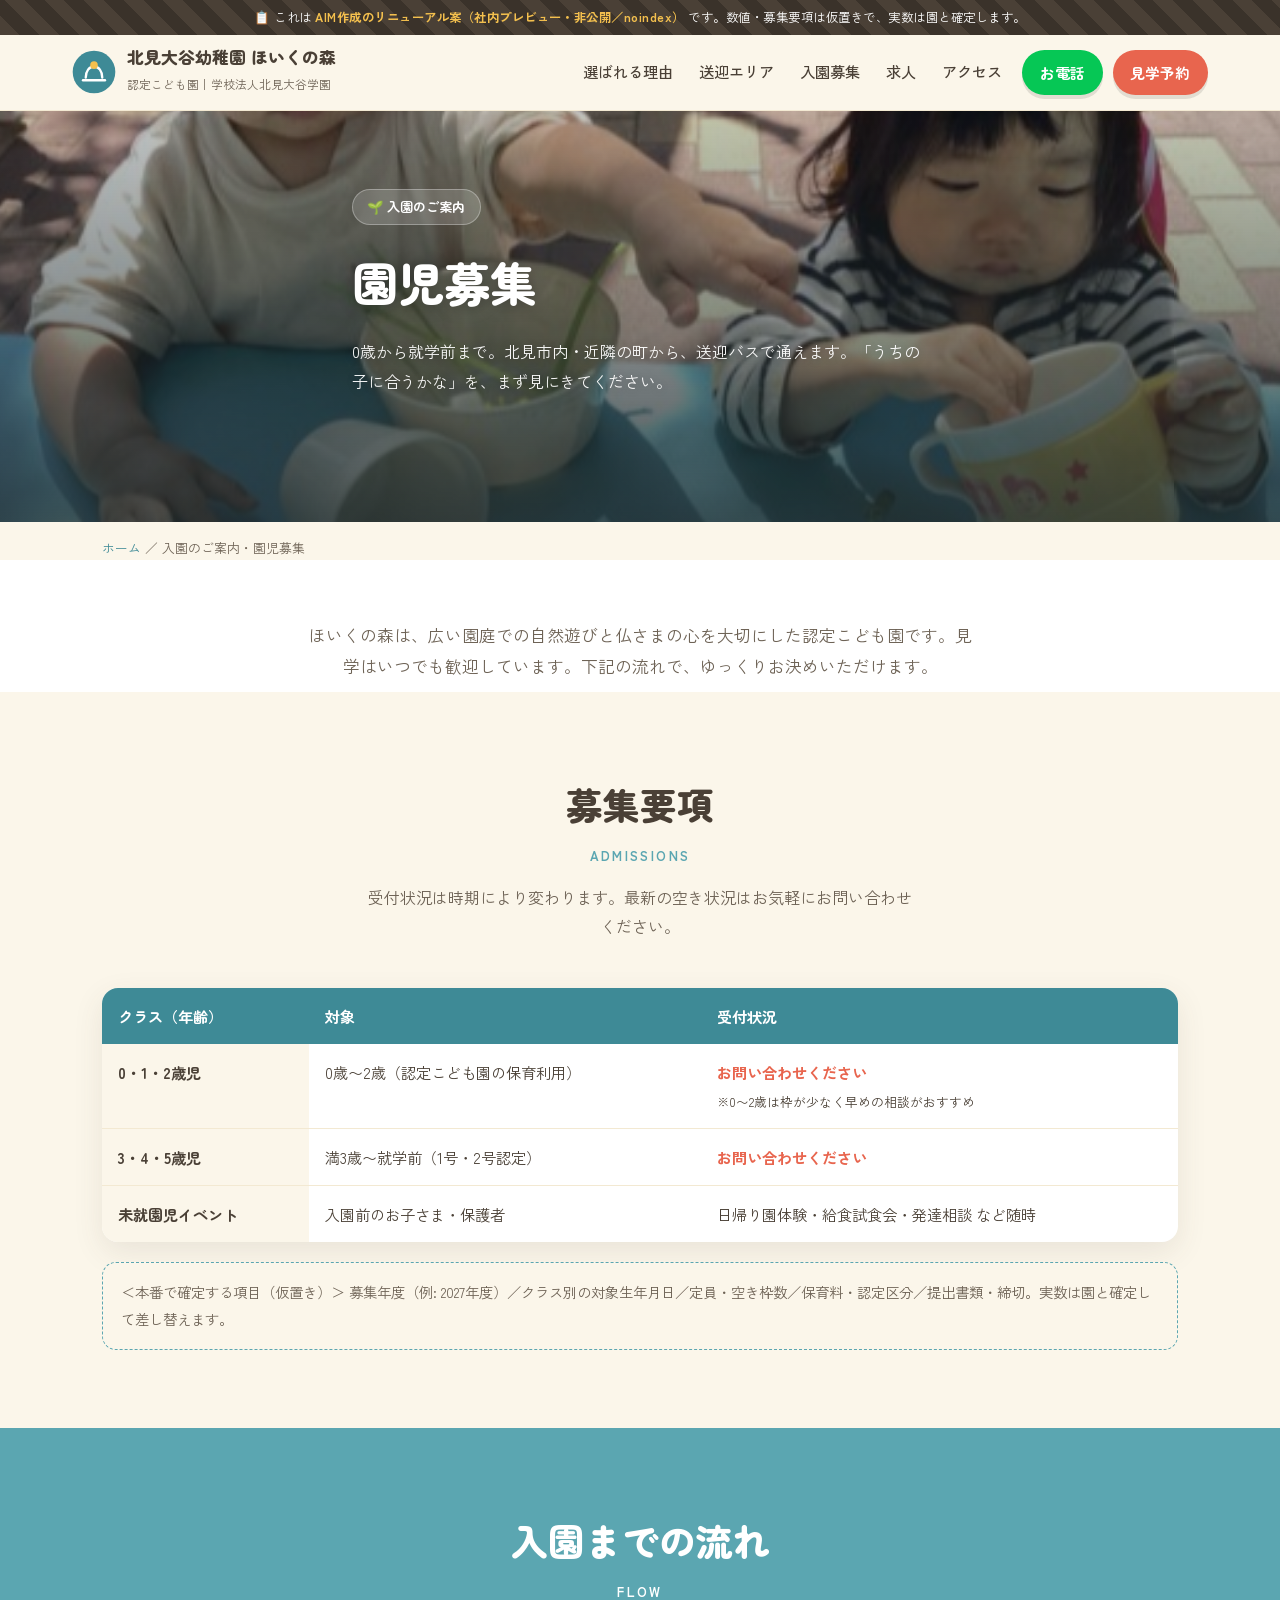
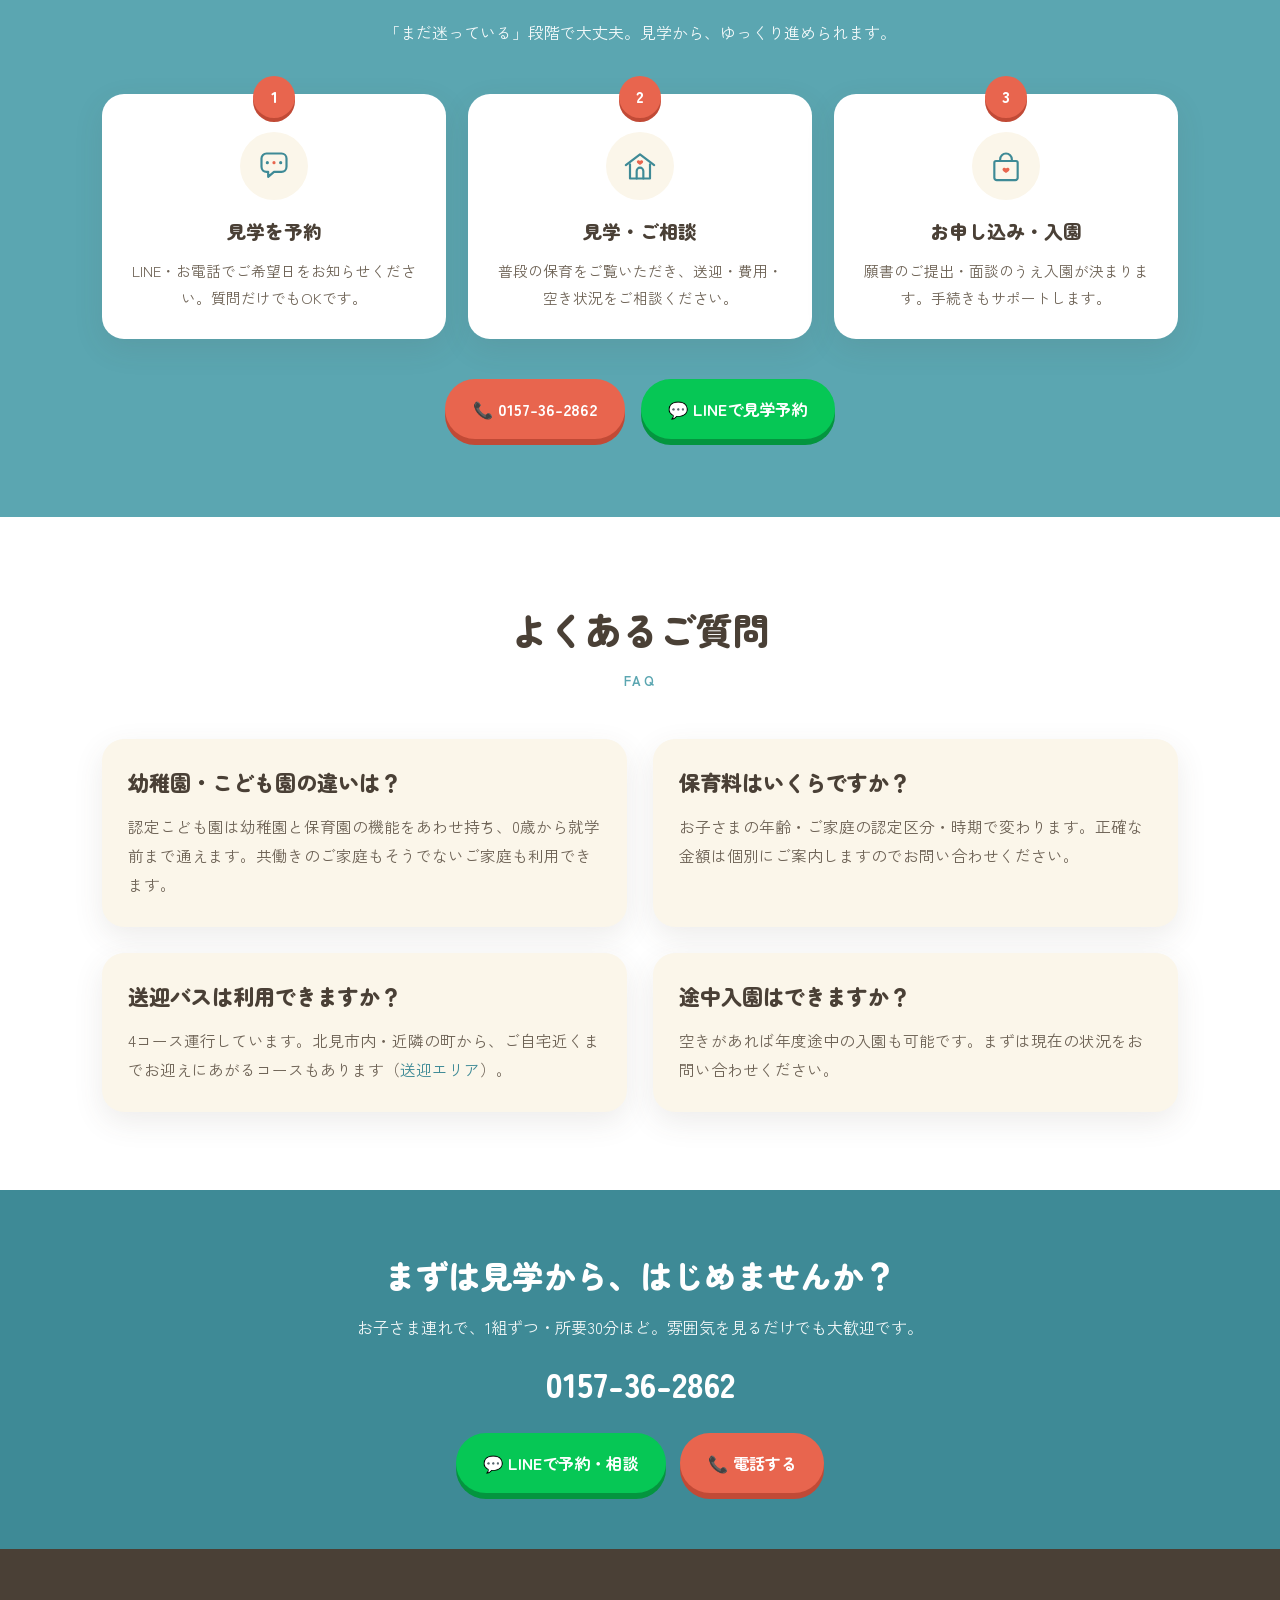
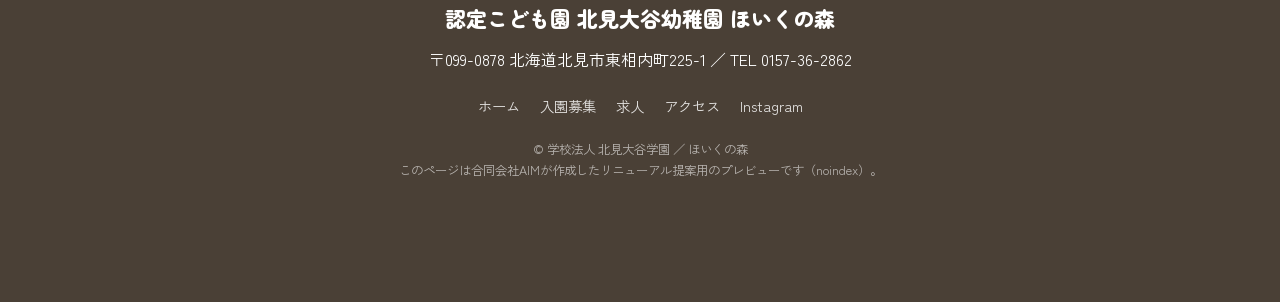
==== boshu.html @ fc40e0a9 "feat: ブログ欄→Instagramフィード化／共通CSS分離／園児募集(boshu)・求人(saiyo)ページ追加" ====
<!DOCTYPE html>
<html lang="ja">
<head>
<meta charset="UTF-8">
<meta name="viewport" content="width=device-width, initial-scale=1.0">
<meta name="robots" content="noindex, nofollow">
<title>入園のご案内・園児募集｜北見の認定こども園 ほいくの森</title>
<meta name="description" content="北見市東相内の認定こども園「ほいくの森」の入園案内・園児募集ページ。対象年齢、入園までの流れ、費用、送迎についてご案内します。見学はお電話・LINEで受付中。">
<link rel="preconnect" href="https://fonts.googleapis.com">
<link rel="preconnect" href="https://fonts.gstatic.com" crossorigin>
<link href="https://fonts.googleapis.com/css2?family=Zen+Maru+Gothic:wght@500;700;900&family=Zen+Kaku+Gothic+New:wght@400;500;700&display=swap" rel="stylesheet">
<link rel="stylesheet" href="assets/css/site.css">
</head>
<body>

<div class="preview-flag">📋 これは <b>AIM作成のリニューアル案（社内プレビュー・非公開／noindex）</b> です。数値・募集要項は仮置きで、実数は園と確定します。</div>

<header id="hd">
  <div class="nav">
    <a class="brand" href="index.html">
      <svg class="mark" viewBox="0 0 64 64" aria-hidden="true">
        <circle cx="32" cy="32" r="31" fill="#3E8A96"/>
        <path d="M20 40c0-9 5-16 12-16s12 7 12 16" fill="none" stroke="#fff" stroke-width="3.4" stroke-linecap="round"/>
        <circle cx="32" cy="22" r="5.5" fill="#F4C04E"/>
        <path d="M16 44h32" stroke="#fff" stroke-width="3.4" stroke-linecap="round"/>
      </svg>
      <span class="txt"><b>北見大谷幼稚園 ほいくの森</b><span>認定こども園｜学校法人北見大谷学園</span></span>
    </a>
    <nav class="nav-links">
      <a href="index.html#reasons">選ばれる理由</a>
      <a href="index.html#area">送迎エリア</a>
      <a href="boshu.html">入園募集</a>
      <a href="saiyo.html">求人</a>
      <a href="index.html#access">アクセス</a>
    </nav>
    <div class="nav-cta">
      <a class="btn btn-line" href="tel:0157-36-2862">お電話</a>
      <a class="btn btn-coral" href="#flow">見学予約</a>
    </div>
  </div>
</header>

<!-- PAGE HERO -->
<section class="pagehero">
  <div class="bg" style="background-image:url(assets/photos/img_0838.jpg)"></div>
  <div class="scrim"></div>
  <div class="wrap inner">
    <span class="eyebrow">🌱 入園のご案内</span>
    <h1>園児募集</h1>
    <p>0歳から就学前まで。北見市内・近隣の町から、送迎バスで通えます。「うちの子に合うかな」を、まず見にきてください。</p>
  </div>
</section>
<div class="wrap"><div class="breadcrumb"><a href="index.html">ホーム</a> ／ 入園のご案内・園児募集</div></div>

<div class="lead-band">
  <div class="wrap"><p>ほいくの森は、広い園庭での自然遊びと仏さまの心を大切にした認定こども園です。見学はいつでも歓迎しています。下記の流れで、ゆっくりお決めいただけます。</p></div>
</div>

<!-- 募集要項 -->
<section class="bg-cream">
  <div class="wrap">
    <div class="sec-head reveal">
      <span class="ja">募集要項</span>
      <span class="en">ADMISSIONS</span>
      <p>受付状況は時期により変わります。最新の空き状況はお気軽にお問い合わせください。</p>
    </div>
    <div class="reveal">
      <table class="tbl">
        <thead><tr><th>クラス（年齢）</th><th>対象</th><th>受付状況</th></tr></thead>
        <tbody>
          <tr><th>0・1・2歳児</th><td>0歳〜2歳（認定こども園の保育利用）</td><td><span class="ph">お問い合わせください</span><br><small>※0〜2歳は枠が少なく早めの相談がおすすめ</small></td></tr>
          <tr><th>3・4・5歳児</th><td>満3歳〜就学前（1号・2号認定）</td><td><span class="ph">お問い合わせください</span></td></tr>
          <tr><th>未就園児イベント</th><td>入園前のお子さま・保護者</td><td>日帰り園体験・給食試食会・発達相談 など随時</td></tr>
        </tbody>
      </table>
      <div class="note-box">
        ＜本番で確定する項目（仮置き）＞ 募集年度（例: 2027年度）／クラス別の対象生年月日／定員・空き枠数／保育料・認定区分／提出書類・締切。実数は園と確定して差し替えます。
      </div>
    </div>
  </div>
</section>

<!-- 入園までの流れ -->
<section class="steps" id="flow">
  <div class="wrap">
    <div class="sec-head reveal">
      <span class="ja">入園までの流れ</span>
      <span class="en">FLOW</span>
      <p>「まだ迷っている」段階で大丈夫。見学から、ゆっくり進められます。</p>
    </div>
    <div class="step-grid">
      <div class="step reveal">
        <div class="num">1</div>
        <div class="ic"><svg viewBox="0 0 48 48" fill="none" stroke="#3E8A96" stroke-width="2.6" stroke-linecap="round" stroke-linejoin="round"><path d="M15 9h18a6 6 0 0 1 6 6v10a6 6 0 0 1-6 6h-9l-7 6v-6h-2a6 6 0 0 1-6-6V15a6 6 0 0 1 6-6z"/><circle cx="16" cy="20" r="1.9" fill="#3E8A96" stroke="none"/><circle cx="24" cy="20" r="1.9" fill="#E8654E" stroke="none"/><circle cx="32" cy="20" r="1.9" fill="#3E8A96" stroke="none"/></svg></div>
        <h3>見学を予約</h3>
        <p>LINE・お電話でご希望日をお知らせください。質問だけでもOKです。</p>
      </div>
      <div class="step reveal d1">
        <div class="num">2</div>
        <div class="ic"><svg viewBox="0 0 48 48" fill="none" stroke="#3E8A96" stroke-width="2.6" stroke-linecap="round" stroke-linejoin="round"><path d="M7 23 24 10l17 13"/><path d="M12 22v17h24V22"/><path d="M20 39v-9a4 4 0 0 1 8 0v9"/><path d="M24 18c-1-1.5-3.8-1-3.8 1 0 1.7 2.3 2.7 3.8 3.9 1.5-1.2 3.8-2.2 3.8-3.9 0-2-2.8-2.5-3.8-1z" fill="#E8654E" stroke="none"/></svg></div>
        <h3>見学・ご相談</h3>
        <p>普段の保育をご覧いただき、送迎・費用・空き状況をご相談ください。</p>
      </div>
      <div class="step reveal d2">
        <div class="num">3</div>
        <div class="ic"><svg viewBox="0 0 48 48" fill="none" stroke="#3E8A96" stroke-width="2.6" stroke-linecap="round" stroke-linejoin="round"><path d="M12 18h24a2 2 0 0 1 2 2v18a3 3 0 0 1-3 3H13a3 3 0 0 1-3-3V20a2 2 0 0 1 2-2z"/><path d="M17 18v-2a7 7 0 0 1 14 0v2"/><path d="M24 27c-1.1-1.7-4.2-1.1-4.2 1.1 0 1.9 2.6 3 4.2 4.4 1.6-1.4 4.2-2.5 4.2-4.4 0-2.2-3.1-2.8-4.2-1.1z" fill="#E8654E" stroke="none"/></svg></div>
        <h3>お申し込み・入園</h3>
        <p>願書のご提出・面談のうえ入園が決まります。手続きもサポートします。</p>
      </div>
    </div>
    <div class="steps-cta reveal">
      <a class="btn btn-coral" href="tel:0157-36-2862">📞 0157-36-2862</a>
      <a class="btn btn-line" href="#">💬 LINEで見学予約</a>
    </div>
  </div>
</section>

<!-- よくある質問 -->
<section class="reasons">
  <div class="wrap">
    <div class="sec-head reveal">
      <span class="ja">よくあるご質問</span>
      <span class="en">FAQ</span>
    </div>
    <div class="reason-grid">
      <div class="reason reveal"><div class="body"><h3>幼稚園・こども園の違いは？</h3><p>認定こども園は幼稚園と保育園の機能をあわせ持ち、0歳から就学前まで通えます。共働きのご家庭もそうでないご家庭も利用できます。</p></div></div>
      <div class="reason reveal d1"><div class="body"><h3>保育料はいくらですか？</h3><p>お子さまの年齢・ご家庭の認定区分・時期で変わります。正確な金額は個別にご案内しますのでお問い合わせください。</p></div></div>
      <div class="reason reveal"><div class="body"><h3>送迎バスは利用できますか？</h3><p>4コース運行しています。北見市内・近隣の町から、ご自宅近くまでお迎えにあがるコースもあります（<a href="index.html#area" style="color:var(--teal)">送迎エリア</a>）。</p></div></div>
      <div class="reason reveal d1"><div class="body"><h3>途中入園はできますか？</h3><p>空きがあれば年度途中の入園も可能です。まずは現在の状況をお問い合わせください。</p></div></div>
    </div>
  </div>
</section>

<!-- CTA band -->
<div class="cta-band">
  <div class="wrap">
    <h2>まずは見学から、はじめませんか？</h2>
    <p>お子さま連れで、1組ずつ・所要30分ほど。雰囲気を見るだけでも大歓迎です。</p>
    <div class="tel">0157-36-2862</div>
    <div class="btns">
      <a class="btn btn-line" href="#">💬 LINEで予約・相談</a>
      <a class="btn btn-coral" href="tel:0157-36-2862">📞 電話する</a>
    </div>
  </div>
</div>

<footer>
  <div class="wrap">
    <div class="fbrand">認定こども園 北見大谷幼稚園 ほいくの森</div>
    <div>〒099-0878 北海道北見市東相内町225-1 ／ TEL 0157-36-2862</div>
    <nav class="fnav">
      <a href="index.html">ホーム</a>
      <a href="boshu.html">入園募集</a>
      <a href="saiyo.html">求人</a>
      <a href="index.html#access">アクセス</a>
      <a href="https://www.instagram.com/kitamiotani/" target="_blank" rel="noopener">Instagram</a>
    </nav>
    <small>© 学校法人 北見大谷学園 ／ ほいくの森<br>このページは合同会社AIMが作成したリニューアル提案用のプレビューです（noindex）。</small>
  </div>
</footer>

<div class="sticky-cta">
  <a class="btn btn-line" href="#">💬 LINE相談</a>
  <a class="btn btn-coral" href="tel:0157-36-2862">📞 見学予約</a>
</div>

<script>
(function(){
  var io=new IntersectionObserver(function(es){es.forEach(function(e){if(e.isIntersecting){e.target.classList.add('in');io.unobserve(e.target)}})},{threshold:.16});
  document.querySelectorAll('.reveal').forEach(function(el){io.observe(el)});
  var hd=document.getElementById('hd');
  window.addEventListener('scroll',function(){hd.classList.toggle('scrolled',window.scrollY>20)},{passive:true});
})();
</script>
</body>
</html>
---- assets/css/site.css ----
:root{
  --cream:#FBF6EA;
  --cream-deep:#F3E9D2;
  --ink:#4A4036;
  --ink-soft:#6E6356;
  --teal:#3E8A96;
  --teal-light:#5BA6B1;
  --coral:#E8654E;
  --leaf:#7FB069;
  --sky:#AEDCE6;
  --sun:#F4C04E;
  --white:#ffffff;
  --shadow:0 10px 30px rgba(74,64,54,.10);
  --radius:22px;
}
*{box-sizing:border-box;margin:0;padding:0}
html{scroll-behavior:smooth}
body{
  font-family:"Zen Kaku Gothic New",sans-serif;
  color:var(--ink);
  background:var(--cream);
  line-height:1.85;
  -webkit-font-smoothing:antialiased;
  overflow-x:hidden;
}
h1,h2,h3,.maru{font-family:"Zen Maru Gothic",sans-serif}
img{max-width:100%;display:block}
a{color:inherit;text-decoration:none}
.wrap{max-width:1120px;margin:0 auto;padding:0 22px}
.btn{
  display:inline-flex;align-items:center;gap:.5em;
  font-family:"Zen Maru Gothic",sans-serif;font-weight:700;
  padding:.9em 1.7em;border-radius:999px;font-size:1.02rem;
  transition:transform .18s cubic-bezier(.34,1.56,.64,1), box-shadow .18s ease;
  box-shadow:0 6px 0 rgba(0,0,0,.08);
}
.btn:hover{transform:translateY(-3px)}
.btn:active{transform:translateY(2px);box-shadow:0 2px 0 rgba(0,0,0,.12)}
.btn-coral{background:var(--coral);color:#fff;box-shadow:0 6px 0 #c14a36}
.btn-line{background:#06C755;color:#fff;box-shadow:0 6px 0 #04953f}
.btn-teal{background:var(--teal);color:#fff;box-shadow:0 6px 0 #2c6a74}
.btn-ghost{background:#fff;color:var(--teal);border:2px solid var(--teal-light);box-shadow:0 5px 0 rgba(91,166,177,.3)}

/* preview ribbon */
.preview-flag{
  background:repeating-linear-gradient(45deg,#4A4036,#4A4036 14px,#3a322a 14px,#3a322a 28px);
  color:#fff;text-align:center;font-size:.78rem;letter-spacing:.04em;padding:6px 10px;
}
.preview-flag b{color:var(--sun)}

/* header */
header{
  position:sticky;top:0;z-index:50;background:rgba(251,246,234,.92);
  backdrop-filter:saturate(1.2) blur(6px);border-bottom:1px solid var(--cream-deep);
  transition:box-shadow .25s ease;
}
header.scrolled{box-shadow:0 6px 22px rgba(74,64,54,.10)}
.nav{display:flex;align-items:center;gap:18px;padding:12px 22px;max-width:1180px;margin:0 auto}
.brand{display:flex;align-items:center;gap:11px;margin-right:auto}
.brand .mark{width:44px;height:44px;flex:none}
.brand .txt b{font-family:"Zen Maru Gothic";font-weight:900;font-size:1.05rem;display:block;line-height:1.25}
.brand .txt span{font-size:.72rem;color:var(--ink-soft)}
.nav-links{display:flex;gap:22px;font-weight:500;font-size:.95rem}
.nav-links a{padding:4px 2px;border-bottom:2px solid transparent;transition:color .15s,border-color .15s}
.nav-links a:hover{border-color:var(--coral);color:var(--coral)}
.nav-cta{display:flex;gap:10px}
.nav .btn{padding:.6em 1.2em;font-size:.92rem;box-shadow:0 4px 0 rgba(0,0,0,.1)}
@media(max-width:900px){.nav-links{display:none}.nav-cta .btn-line{display:none}}
@media(max-width:860px){.nav-cta{display:none}.brand{margin-right:0}}

/* ===== HERO SLIDER ===== */
.hero{position:relative;min-height:90vh;display:flex;align-items:center;overflow:hidden;background:#2c3a3d}
.hero-slider{position:absolute;inset:0;z-index:0}
.slide{
  position:absolute;inset:0;background-size:cover;background-position:center;
  opacity:0;transition:opacity 1.4s ease;will-change:opacity,transform;
}
.slide.is-active{opacity:1}
.slide.is-active .kb{animation:kenburns 7s ease-out forwards}
.slide .kb{position:absolute;inset:0;background-size:cover;background-position:center}
@keyframes kenburns{from{transform:scale(1.02)}to{transform:scale(1.14)}}
.hero-scrim{position:absolute;inset:0;z-index:1;
  background:linear-gradient(100deg,rgba(35,46,49,.78) 0%,rgba(35,46,49,.5) 42%,rgba(35,46,49,.12) 70%,rgba(35,46,49,0) 100%);
}
.hero-scrim::after{content:"";position:absolute;inset:0;background:linear-gradient(to top,rgba(35,46,49,.45),transparent 30%)}
.hero-inner{position:relative;z-index:3;width:100%}
.hero-copy{max-width:620px;color:#fff}
.hero-copy .eyebrow{
  display:inline-block;background:rgba(255,255,255,.16);color:#fff;font-weight:700;
  font-family:"Zen Maru Gothic";font-size:.86rem;padding:.45em 1.1em;border-radius:999px;
  backdrop-filter:blur(4px);border:1px solid rgba(255,255,255,.28);margin-bottom:20px;
}
.hero h1{font-size:clamp(2.2rem,5vw,3.7rem);font-weight:900;line-height:1.3;letter-spacing:.01em;text-shadow:0 2px 18px rgba(0,0,0,.28)}
.hero h1 .u{position:relative;white-space:nowrap}
.hero h1 .u::after{content:"";position:absolute;left:-2%;right:-2%;bottom:.06em;height:.32em;background:var(--sun);opacity:.85;z-index:-1;border-radius:6px}
.hero h1 .c{color:#FFD37A}
.hero p.lead{margin-top:22px;font-size:1.12rem;color:rgba(255,255,255,.94);max-width:32em;text-shadow:0 1px 10px rgba(0,0,0,.3)}
.hero-cta{display:flex;flex-wrap:wrap;gap:14px;margin-top:32px}
.hero-note{margin-top:16px;font-size:.86rem;color:rgba(255,255,255,.86)}
/* hero ui */
.hero-dots{position:absolute;z-index:4;bottom:30px;left:50%;transform:translateX(-50%);display:flex;gap:11px}
.hero-dots button{width:11px;height:11px;border-radius:50%;border:2px solid #fff;background:transparent;cursor:pointer;padding:0;transition:all .25s}
.hero-dots button.on{background:#fff;width:30px;border-radius:6px}
.hero-arrow{position:absolute;z-index:4;top:50%;transform:translateY(-50%);width:48px;height:48px;border-radius:50%;background:rgba(255,255,255,.18);border:1px solid rgba(255,255,255,.35);color:#fff;font-size:1.4rem;cursor:pointer;display:grid;place-content:center;backdrop-filter:blur(4px);transition:background .2s}
.hero-arrow:hover{background:rgba(255,255,255,.34)}
.hero-arrow.prev{left:18px}.hero-arrow.next{right:18px}
@media(max-width:860px){.hero-arrow{display:none}}
.hero-scrolldown{position:absolute;z-index:4;bottom:22px;left:26px;color:#fff;font-size:.74rem;display:flex;flex-direction:column;align-items:center;gap:6px;opacity:.85}
.hero-scrolldown .line{width:1px;height:34px;background:#fff;position:relative;overflow:hidden}
.hero-scrolldown .line::after{content:"";position:absolute;top:-34px;left:0;width:1px;height:34px;background:var(--sun);animation:scrolldn 1.8s ease-in-out infinite}
@keyframes scrolldn{0%{top:-34px}60%,100%{top:34px}}
@media(max-width:860px){.hero-scrolldown{display:none}}
/* floating doodles */
.doodle{position:absolute;z-index:3;pointer-events:none}
.d-sun{top:34px;right:5%;width:74px;animation:spin 26s linear infinite}
.d-cloud{top:16%;left:4%;width:120px;opacity:.9;animation:floatx 14s ease-in-out infinite}
@keyframes spin{to{transform:rotate(360deg)}}
@keyframes floatx{0%,100%{transform:translateX(0)}50%{transform:translateX(26px)}}
@keyframes bob{0%,100%{transform:translateY(0)}50%{transform:translateY(-12px)}}
@media(max-width:860px){.d-sun,.d-cloud{display:none}}
@media(max-width:860px){.hero{min-height:84vh}.hero h1{font-size:clamp(1.9rem,8vw,2.6rem)}}

/* wavy divider */
.wave{display:block;width:100%;height:60px;line-height:0;position:relative;z-index:2}
.wave svg{width:100%;height:100%}

/* trust strip */
.trust{background:var(--teal);color:#fff;padding:40px 0;position:relative;z-index:2}
.trust-grid{display:grid;grid-template-columns:repeat(4,1fr);gap:18px;text-align:center}
.trust .n{font-family:"Zen Maru Gothic";font-weight:900;font-size:2.3rem;line-height:1.1}
.trust .l{font-size:.86rem;opacity:.92;margin-top:4px}
.trust .n .s{font-size:1rem}
.trust .ti{transition:transform .2s}
.trust .ti:hover{transform:translateY(-4px)}
@media(max-width:760px){.trust-grid{grid-template-columns:repeat(2,1fr);gap:26px 12px}}

/* section base */
section{padding:78px 0}
.sec-head{text-align:center;margin-bottom:46px}
.sec-head .ja{font-family:"Zen Maru Gothic";font-weight:900;font-size:clamp(1.7rem,3.4vw,2.3rem)}
.sec-head .en{display:block;color:var(--teal-light);font-size:.82rem;letter-spacing:.18em;font-weight:700;margin-top:6px}
.sec-head p{max-width:34em;margin:14px auto 0;color:var(--ink-soft)}

/* reasons */
.reasons{background:#fff;position:relative}
.reason-grid{display:grid;grid-template-columns:repeat(2,1fr);gap:26px}
.reason{
  background:var(--cream);border-radius:var(--radius);overflow:hidden;
  box-shadow:var(--shadow);display:flex;flex-direction:column;
  transition:transform .25s ease, box-shadow .25s ease;
}
.reason:hover{transform:translateY(-7px);box-shadow:0 20px 40px rgba(74,64,54,.16)}
.reason .ph{height:210px;overflow:hidden;position:relative}
.reason .ph img{width:100%;height:100%;object-fit:cover;transition:transform .6s ease}
.reason:hover .ph img{transform:scale(1.07)}
.reason .tag{
  position:absolute;left:14px;top:14px;background:#fff;border-radius:999px;
  font-family:"Zen Maru Gothic";font-weight:700;font-size:.8rem;padding:.35em 1em;
  color:var(--coral);box-shadow:0 4px 10px rgba(0,0,0,.12)
}
.reason .body{padding:24px 26px 28px}
.reason h3{font-size:1.32rem;font-weight:900;margin-bottom:10px;display:flex;align-items:center;gap:.5em}
.reason h3 .ic{font-size:1.5rem}
.reason p{color:var(--ink-soft);font-size:.98rem}
@media(max-width:760px){.reason-grid{grid-template-columns:1fr}}

/* area / soutei */
.area{background:var(--cream)}
.area-grid{display:grid;grid-template-columns:1.1fr .9fr;gap:40px;align-items:center}
.area-card{background:#fff;border-radius:var(--radius);box-shadow:var(--shadow);padding:30px 32px}
.area-card h3{font-size:1.4rem;font-weight:900;margin-bottom:16px}
.course{display:flex;flex-wrap:wrap;gap:10px;margin:18px 0}
.course span{background:var(--sky);color:#235a66;border-radius:999px;padding:.4em 1em;font-weight:700;font-size:.9rem;font-family:"Zen Maru Gothic";transition:transform .18s}
.course span:hover{transform:scale(1.06)}
.area-stats{display:flex;gap:26px;margin-top:18px;flex-wrap:wrap}
.area-stats div b{font-family:"Zen Maru Gothic";font-weight:900;font-size:1.7rem;color:var(--teal);display:block}
.area-stats div span{font-size:.84rem;color:var(--ink-soft)}
.area-photo .frame{border:7px solid #fff;border-radius:26px;overflow:hidden;box-shadow:var(--shadow);transform:rotate(1.4deg)}
.area-photo img{height:380px;width:100%;object-fit:cover}
@media(max-width:820px){.area-grid{grid-template-columns:1fr}.area-photo img{height:260px}}

/* steps (conversion core) */
.steps{background:var(--teal-light);color:#fff;position:relative}
.steps .sec-head .ja,.steps .sec-head .en{color:#fff}
.steps .sec-head p{color:rgba(255,255,255,.92)}
.step-grid{display:grid;grid-template-columns:repeat(3,1fr);gap:22px;margin-bottom:40px}
.step{background:#fff;color:var(--ink);border-radius:var(--radius);padding:32px 26px 28px;text-align:center;box-shadow:var(--shadow);position:relative;transition:transform .25s}
.step:hover{transform:translateY(-6px)}
.step .num{position:absolute;top:-18px;left:50%;transform:translateX(-50%);background:var(--coral);color:#fff;font-family:"Zen Maru Gothic";font-weight:900;width:42px;height:42px;border-radius:50%;display:grid;place-content:center;box-shadow:0 4px 0 #c14a36}
.step .ic{margin:6px auto 14px;width:68px;height:68px;border-radius:50%;background:var(--cream);display:flex;align-items:center;justify-content:center}
.step .ic svg{width:40px;height:40px}
.step h3{font-size:1.18rem;font-weight:900;margin-bottom:8px}
.step p{font-size:.92rem;color:var(--ink-soft)}
.steps-cta{text-align:center;display:flex;gap:16px;justify-content:center;flex-wrap:wrap}
@media(max-width:760px){.step-grid{grid-template-columns:1fr;gap:30px}}

/* news */
.news-grid{display:grid;grid-template-columns:repeat(3,1fr);gap:24px}
.card{background:#fff;border-radius:var(--radius);overflow:hidden;box-shadow:var(--shadow);transition:transform .25s ease}
.card:hover{transform:translateY(-6px)}
.card .ph{height:200px;overflow:hidden}
.card .ph img{width:100%;height:100%;object-fit:cover;transition:transform .6s ease}
.card:hover .ph img{transform:scale(1.07)}
.card .body{padding:18px 20px 22px}
.card .meta{display:flex;gap:10px;align-items:center;font-size:.78rem;color:var(--ink-soft);margin-bottom:6px}
.card .cat{background:var(--leaf);color:#fff;border-radius:999px;padding:.15em .8em;font-weight:700;font-family:"Zen Maru Gothic"}
.card h3{font-size:1.08rem;font-weight:700}
.news-more{text-align:center;margin-top:34px}
@media(max-width:760px){.news-grid{grid-template-columns:1fr}}

/* instagram feed */
.btn-ig{background:#0095F6;color:#fff;box-shadow:0 5px 0 #0073c4}
.insta{background:#fff}
.ig-card{max-width:920px;margin:0 auto;border:1px solid var(--cream-deep);border-radius:24px;overflow:hidden;box-shadow:var(--shadow)}
.ig-head{display:flex;align-items:center;gap:16px;padding:20px 24px;border-bottom:1px solid var(--cream-deep)}
.ig-head .av{width:64px;height:64px;border-radius:50%;flex:none;background:linear-gradient(45deg,#f09433,#dc2743,#bc1888);display:grid;place-content:center}
.ig-head .av .inner{width:56px;height:56px;border-radius:50%;background:#fff;display:grid;place-content:center}
.ig-head .av svg{width:34px;height:34px}
.ig-meta b{font-family:"Zen Maru Gothic";font-size:1.1rem;display:block;line-height:1.3}
.ig-stats{display:flex;gap:18px;margin-top:5px;font-size:.9rem;color:var(--ink-soft);flex-wrap:wrap}
.ig-stats b{color:var(--ink)}
.ig-follow{margin-left:auto}
.ig-grid{display:grid;grid-template-columns:repeat(3,1fr);gap:4px;background:#fff}
.ig-grid a{position:relative;display:block;aspect-ratio:1/1;overflow:hidden;background:#eee}
.ig-grid img{width:100%;height:100%;object-fit:cover;transition:transform .5s ease}
.ig-grid a:hover img{transform:scale(1.08)}
.ig-grid .ov{position:absolute;inset:0;background:rgba(35,46,49,.4);opacity:0;display:grid;place-content:center;transition:opacity .2s}
.ig-grid a:hover .ov{opacity:1}
.ig-grid .ov svg{width:30px;height:30px}
.ig-foot{padding:20px;text-align:center}
.ig-note{text-align:center;font-size:.78rem;color:var(--ink-soft);margin-top:14px}
@media(max-width:600px){.ig-head{flex-wrap:wrap}.ig-follow{margin-left:0;width:100%}.ig-follow.btn{justify-content:center}}

/* access */
.access{background:var(--cream)}
.access-grid{display:grid;grid-template-columns:1fr 1fr;gap:34px}
.map{border-radius:var(--radius);overflow:hidden;box-shadow:var(--shadow);min-height:330px}
.map iframe{width:100%;height:100%;min-height:330px;border:0}
.info{background:#fff;border-radius:var(--radius);box-shadow:var(--shadow);padding:30px 34px}
.info h3{font-size:1.3rem;font-weight:900;margin-bottom:18px}
.info dl{display:grid;grid-template-columns:6em 1fr;gap:10px 14px;font-size:.96rem}
.info dt{color:var(--teal);font-weight:700;font-family:"Zen Maru Gothic"}
.info .tel{font-family:"Zen Maru Gothic";font-weight:900;font-size:1.9rem;color:var(--coral);margin:14px 0 4px}
@media(max-width:820px){.access-grid{grid-template-columns:1fr}}

/* footer */
footer{background:var(--ink);color:#fff;padding:50px 0 120px;text-align:center}
footer .fbrand{font-family:"Zen Maru Gothic";font-weight:900;font-size:1.3rem;margin-bottom:8px}
footer .fnav{display:flex;gap:20px;justify-content:center;flex-wrap:wrap;margin:18px 0;font-size:.9rem;opacity:.85}
footer small{opacity:.6;font-size:.78rem;display:block;margin-top:20px;line-height:1.7}

/* sticky mobile CTA */
.sticky-cta{
  position:fixed;left:0;right:0;bottom:0;z-index:60;display:none;
  gap:10px;padding:10px 14px;background:rgba(251,246,234,.97);
  box-shadow:0 -6px 20px rgba(74,64,54,.14);
}
.sticky-cta .btn{flex:1;justify-content:center;box-shadow:0 4px 0 rgba(0,0,0,.12)}
@media(max-width:860px){.sticky-cta{display:flex}}

/* ===== scroll reveal ===== */
.reveal{opacity:0;transform:translateY(30px);transition:opacity .7s ease, transform .7s cubic-bezier(.16,1,.3,1)}
.reveal.in{opacity:1;transform:none}
.reveal.d1{transition-delay:.08s}.reveal.d2{transition-delay:.16s}.reveal.d3{transition-delay:.24s}.reveal.d4{transition-delay:.32s}
.hero-copy>*{opacity:0;transform:translateY(22px);animation:heroIn .9s cubic-bezier(.16,1,.3,1) forwards}
.hero-copy>*:nth-child(1){animation-delay:.25s}
.hero-copy>*:nth-child(2){animation-delay:.4s}
.hero-copy>*:nth-child(3){animation-delay:.55s}
.hero-copy>*:nth-child(4){animation-delay:.7s}
.hero-copy>*:nth-child(5){animation-delay:.85s}
@keyframes heroIn{to{opacity:1;transform:none}}

/* ===== AI chat widget (demo: 園ドキュメントからの検索回答・クライアント側・APIキー不要) ===== */
.chat-launch{position:fixed;right:22px;bottom:24px;z-index:70;display:flex;align-items:center;gap:9px;background:var(--teal);color:#fff;border:none;cursor:pointer;padding:12px 18px 12px 13px;border-radius:999px;font-family:"Zen Maru Gothic";font-weight:700;font-size:.96rem;box-shadow:0 12px 28px rgba(62,138,150,.42);transition:transform .2s}
.chat-launch:hover{transform:translateY(-3px)}
.chat-launch .ava{width:30px;height:30px;border-radius:50%;background:#fff;display:grid;place-content:center;font-size:1.05rem}
.chat-launch .pulse{position:absolute;top:-3px;right:-3px;width:13px;height:13px;background:var(--coral);border-radius:50%;border:2px solid #fff;animation:bob 2s ease-in-out infinite}
@media(max-width:860px){.chat-launch{bottom:74px;right:13px;padding:11px 15px}.chat-launch .label{display:none}}
.chat-panel{position:fixed;right:22px;bottom:24px;z-index:80;width:372px;max-width:calc(100vw - 28px);height:566px;max-height:calc(100vh - 40px);background:#fff;border-radius:24px;box-shadow:0 26px 64px rgba(74,64,54,.32);display:flex;flex-direction:column;overflow:hidden;opacity:0;transform:translateY(20px) scale(.98);pointer-events:none;transition:opacity .25s,transform .25s}
.chat-panel.open{opacity:1;transform:none;pointer-events:auto}
@media(max-width:860px){.chat-panel{right:8px;left:8px;bottom:8px;width:auto;height:calc(100vh - 16px)}}
.chat-head{background:var(--teal);color:#fff;padding:15px 18px;display:flex;align-items:center;gap:12px}
.chat-head .ava{width:40px;height:40px;border-radius:50%;background:#fff;display:grid;place-content:center;font-size:1.3rem;flex:none}
.chat-head b{font-family:"Zen Maru Gothic";font-size:1rem;display:block;line-height:1.3}
.chat-head .sub{font-size:.73rem;opacity:.92}
.chat-head .x{margin-left:auto;background:rgba(255,255,255,.2);border:none;color:#fff;width:30px;height:30px;border-radius:50%;cursor:pointer;font-size:1.05rem;line-height:1}
.chat-body{flex:1;overflow-y:auto;padding:18px 16px;background:var(--cream);display:flex;flex-direction:column;gap:12px}
.msg{max-width:86%;padding:11px 15px;border-radius:18px;font-size:.92rem;line-height:1.75;white-space:pre-line}
.msg.bot{background:#fff;color:var(--ink);align-self:flex-start;border-bottom-left-radius:6px;box-shadow:0 3px 10px rgba(74,64,54,.07)}
.msg.user{background:var(--teal);color:#fff;align-self:flex-end;border-bottom-right-radius:6px}
.msg .src{display:inline-block;margin-top:8px;font-size:.7rem;color:var(--ink-soft);background:var(--cream-deep);border-radius:999px;padding:.15em .85em}
.msg .ina{display:inline-flex;align-items:center;margin-top:10px;margin-right:6px;gap:.3em;background:var(--coral);color:#fff;font-family:"Zen Maru Gothic";font-weight:700;font-size:.82rem;padding:.5em 1em;border-radius:999px;text-decoration:none}
.msg .ina.line{background:#06C755}
.typing{align-self:flex-start;background:#fff;border-radius:18px;padding:13px 16px;box-shadow:0 3px 10px rgba(74,64,54,.07);display:flex;gap:5px}
.typing span{width:7px;height:7px;border-radius:50%;background:var(--teal-light);animation:blink 1.2s infinite}
.typing span:nth-child(2){animation-delay:.2s}.typing span:nth-child(3){animation-delay:.4s}
@keyframes blink{0%,60%,100%{opacity:.3}30%{opacity:1}}
.chat-chips{display:flex;flex-wrap:wrap;gap:8px;padding:0 16px 10px;background:var(--cream)}
.chat-chips button{background:#fff;border:1px solid var(--cream-deep);color:var(--teal);font-family:"Zen Maru Gothic";font-weight:700;font-size:.79rem;padding:.45em 1em;border-radius:999px;cursor:pointer;transition:background .15s}
.chat-chips button:hover{background:var(--sky)}
.chat-input{display:flex;gap:8px;padding:11px 12px;border-top:1px solid var(--cream-deep);background:#fff}
.chat-input input{flex:1;border:1.5px solid var(--cream-deep);border-radius:999px;padding:.6em 1em;font-family:inherit;font-size:.92rem;outline:none}
.chat-input input:focus{border-color:var(--teal-light)}
.chat-input button{background:var(--teal);color:#fff;border:none;width:42px;height:42px;border-radius:50%;cursor:pointer;font-size:1.05rem;flex:none}
.chat-note{font-size:.66rem;color:var(--ink-soft);text-align:center;padding:0 12px 9px;background:#fff;line-height:1.5}

@media(prefers-reduced-motion:reduce){
  *{animation:none!important;transition:none!important}
  .reveal{opacity:1;transform:none}
  .hero-copy>*{opacity:1;transform:none}
}

/* ===== sub-page styles (入園募集 / 求人) ===== */
.pagehero{position:relative;min-height:44vh;display:flex;align-items:flex-end;overflow:hidden;background:#2c3a3d}
.pagehero .bg{position:absolute;inset:0;background-size:cover;background-position:center;transform:scale(1.06);animation:kenburns 9s ease-out forwards}
.pagehero .scrim{position:absolute;inset:0;background:linear-gradient(to top,rgba(35,46,49,.82),rgba(35,46,49,.28))}
.pagehero .inner{position:relative;z-index:2;color:#fff;padding:0 0 48px}
.pagehero .eyebrow{display:inline-block;background:rgba(255,255,255,.16);border:1px solid rgba(255,255,255,.3);padding:.4em 1.1em;border-radius:999px;font-family:"Zen Maru Gothic";font-weight:700;font-size:.82rem;margin-bottom:14px}
.pagehero h1{font-size:clamp(1.9rem,4.6vw,2.9rem);font-weight:900;text-shadow:0 2px 16px rgba(0,0,0,.32)}
.pagehero p{margin-top:12px;max-width:36em;color:rgba(255,255,255,.95);text-shadow:0 1px 8px rgba(0,0,0,.3)}
.breadcrumb{font-size:.8rem;color:var(--ink-soft);padding:14px 0 0}
.breadcrumb a{color:var(--teal)}
.lead-band{background:#fff;text-align:center;padding:60px 0 10px}
.lead-band p{max-width:40em;margin:0 auto;font-size:1.05rem;color:var(--ink-soft)}
.tbl{width:100%;border-collapse:collapse;background:#fff;border-radius:16px;overflow:hidden;box-shadow:var(--shadow)}
.tbl th,.tbl td{padding:14px 16px;text-align:left;border-bottom:1px solid var(--cream-deep);font-size:.95rem;vertical-align:top}
.tbl thead th{background:var(--teal);color:#fff;font-family:"Zen Maru Gothic";font-weight:700}
.tbl tbody th{background:var(--cream);font-family:"Zen Maru Gothic";white-space:nowrap}
.tbl tr:last-child td,.tbl tr:last-child th{border-bottom:none}
.ph{color:var(--coral);font-weight:700}
.note-box{background:var(--cream);border:1px dashed var(--teal-light);border-radius:14px;padding:16px 18px;font-size:.9rem;color:var(--ink-soft);margin-top:20px}
.feat-grid{display:grid;grid-template-columns:repeat(3,1fr);gap:24px}
.feat{background:var(--cream);border-radius:var(--radius);padding:28px 24px;box-shadow:var(--shadow);transition:transform .25s}
.feat:hover{transform:translateY(-6px)}
.feat .ic{width:62px;height:62px;border-radius:50%;background:#fff;display:flex;align-items:center;justify-content:center;margin-bottom:14px}
.feat .ic svg{width:34px;height:34px}
.feat h3{font-size:1.15rem;font-weight:900;margin-bottom:8px}
.feat p{font-size:.93rem;color:var(--ink-soft)}
@media(max-width:760px){.feat-grid{grid-template-columns:1fr}}
.cta-band{background:var(--teal);color:#fff;text-align:center;padding:56px 0}
.cta-band h2{font-family:"Zen Maru Gothic";font-weight:900;font-size:clamp(1.5rem,3vw,2rem);margin-bottom:8px}
.cta-band p{color:rgba(255,255,255,.92)}
.cta-band .tel{font-family:"Zen Maru Gothic";font-weight:900;font-size:2.1rem;margin:10px 0}
.cta-band .btns{display:flex;gap:14px;justify-content:center;flex-wrap:wrap;margin-top:18px}
.bg-cream{background:var(--cream)}
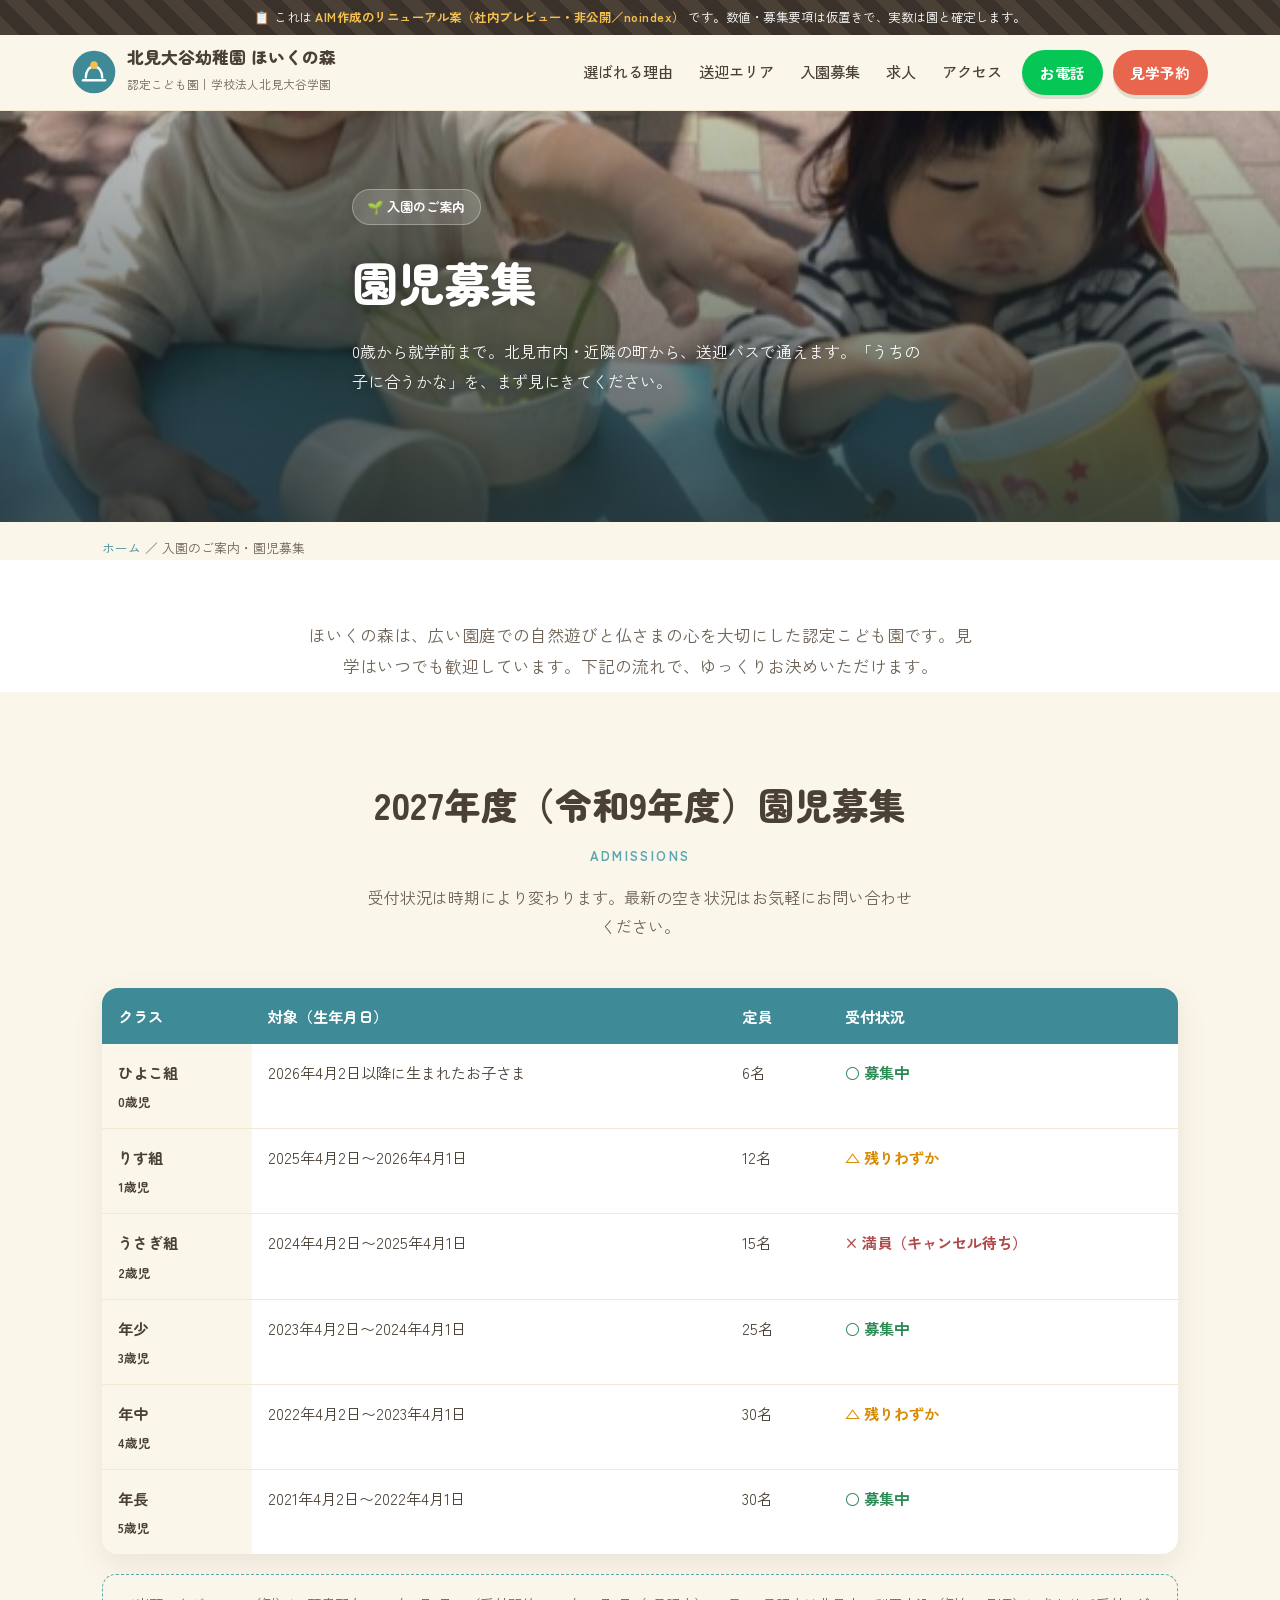
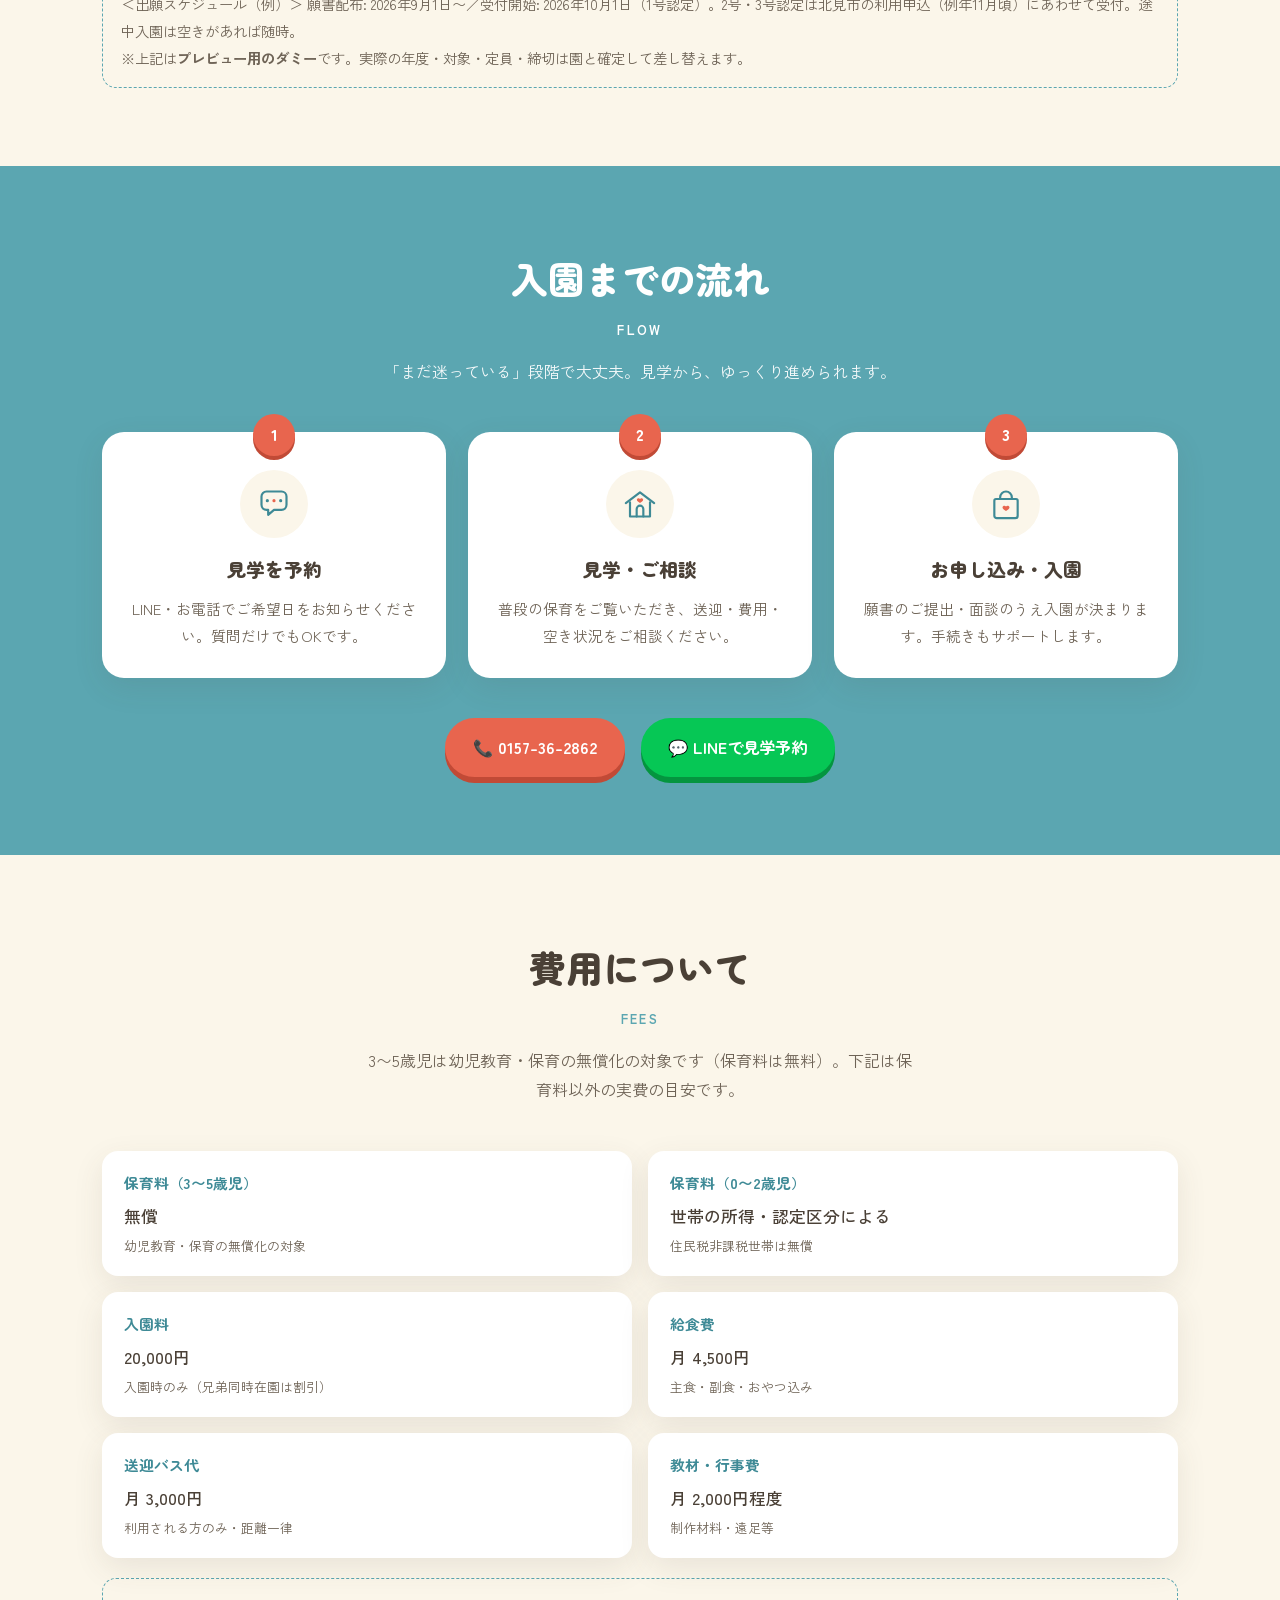
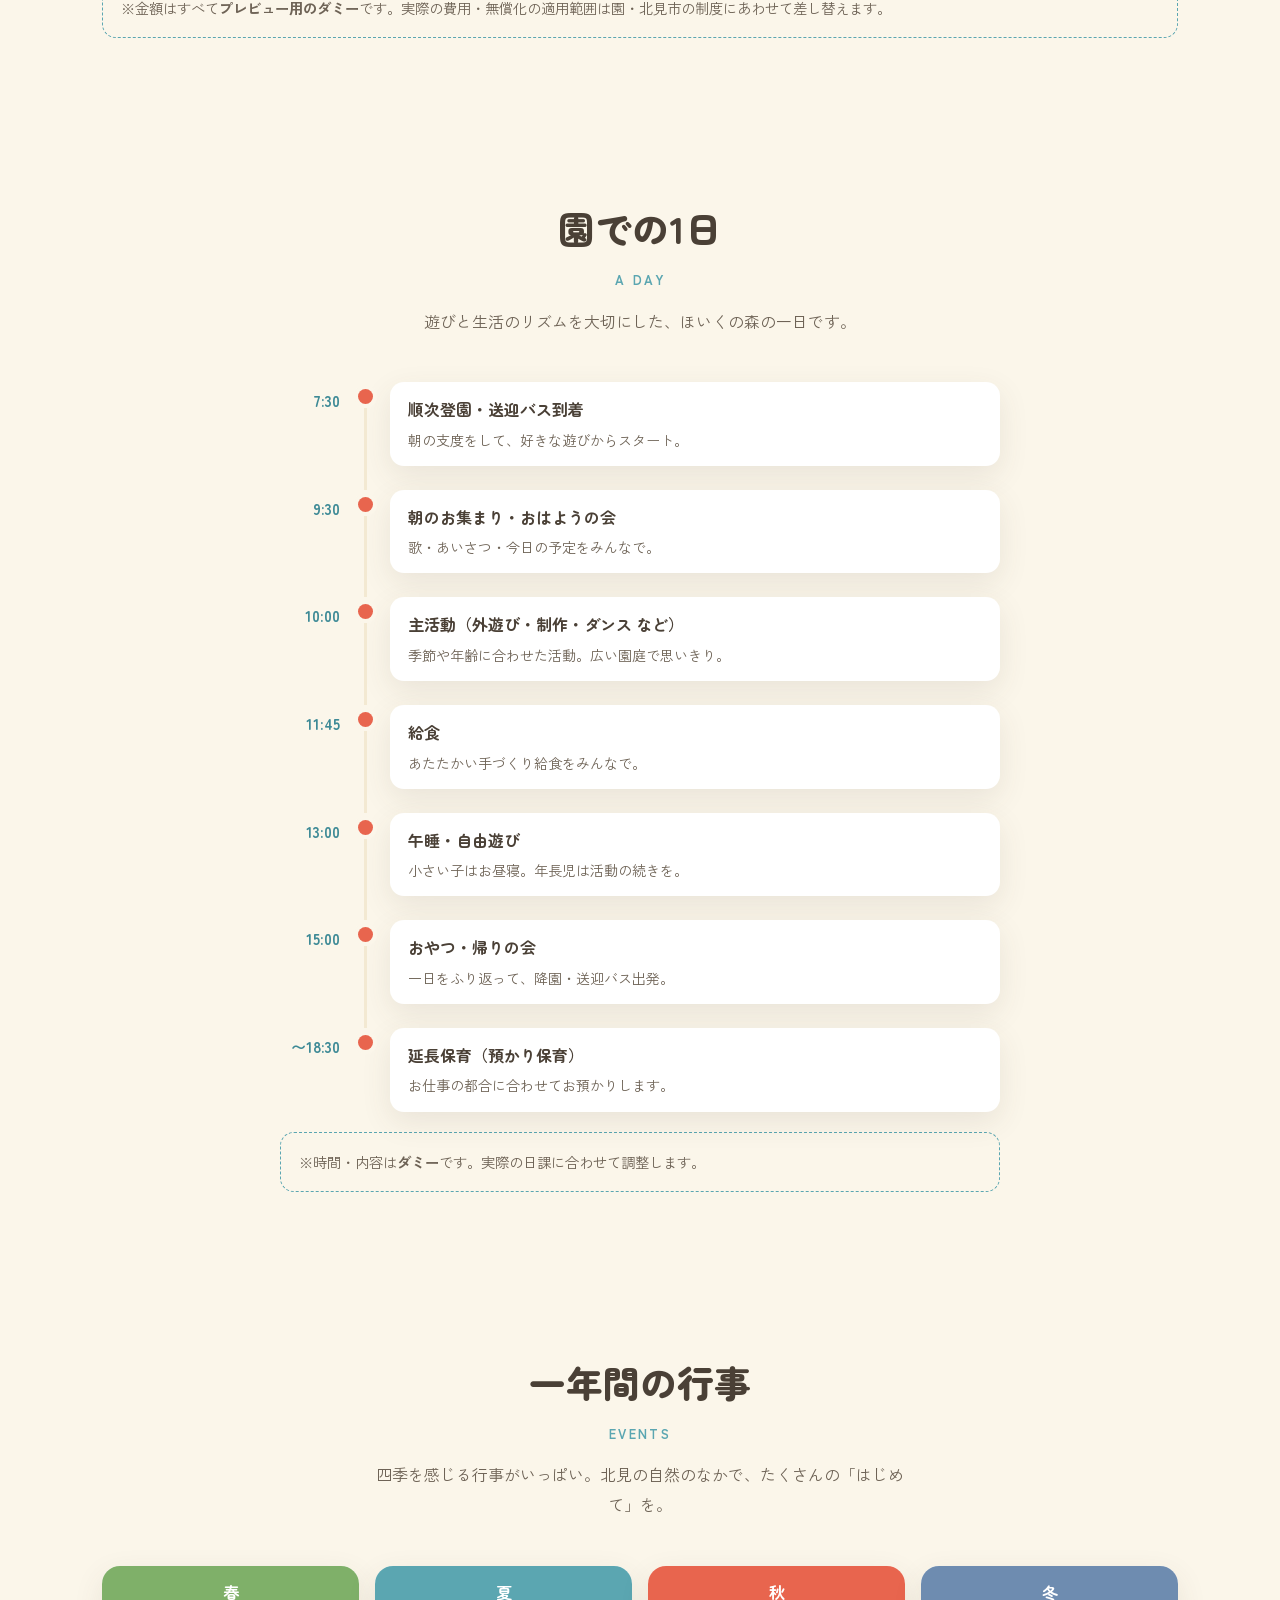
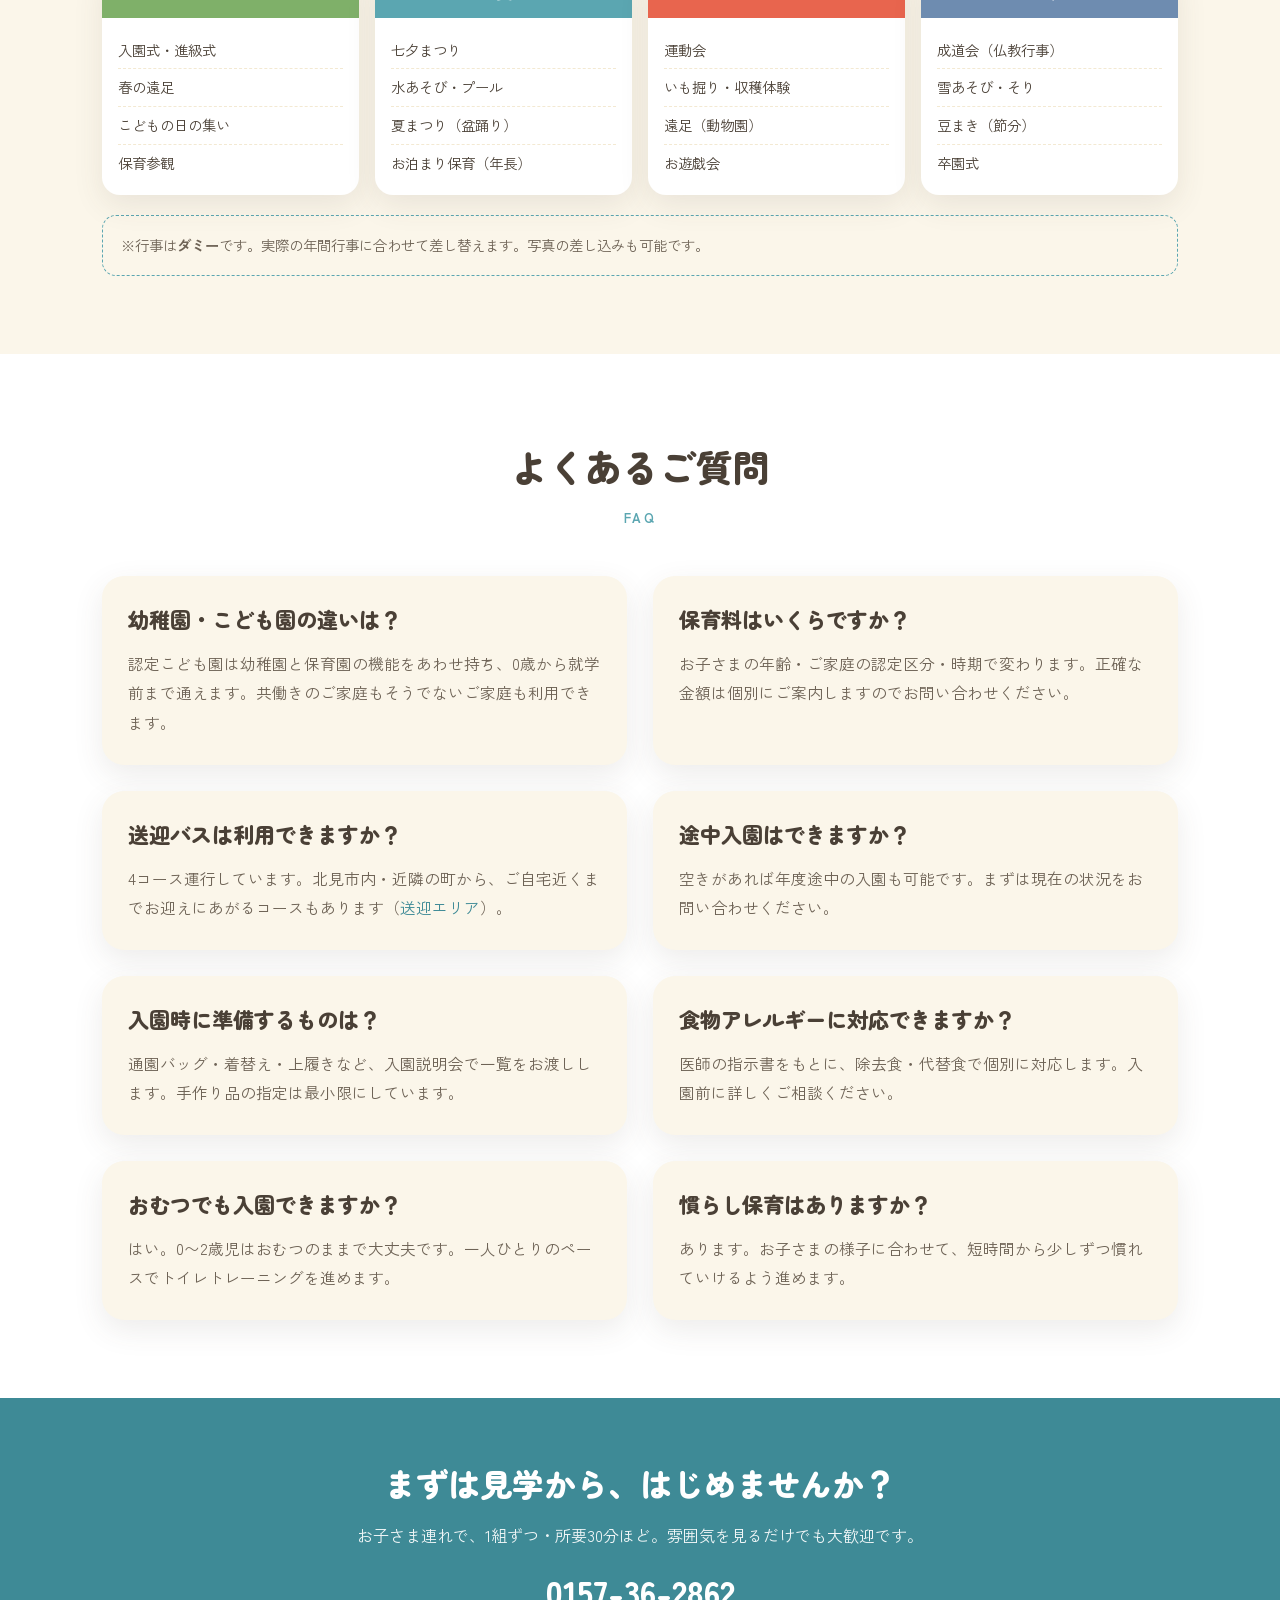
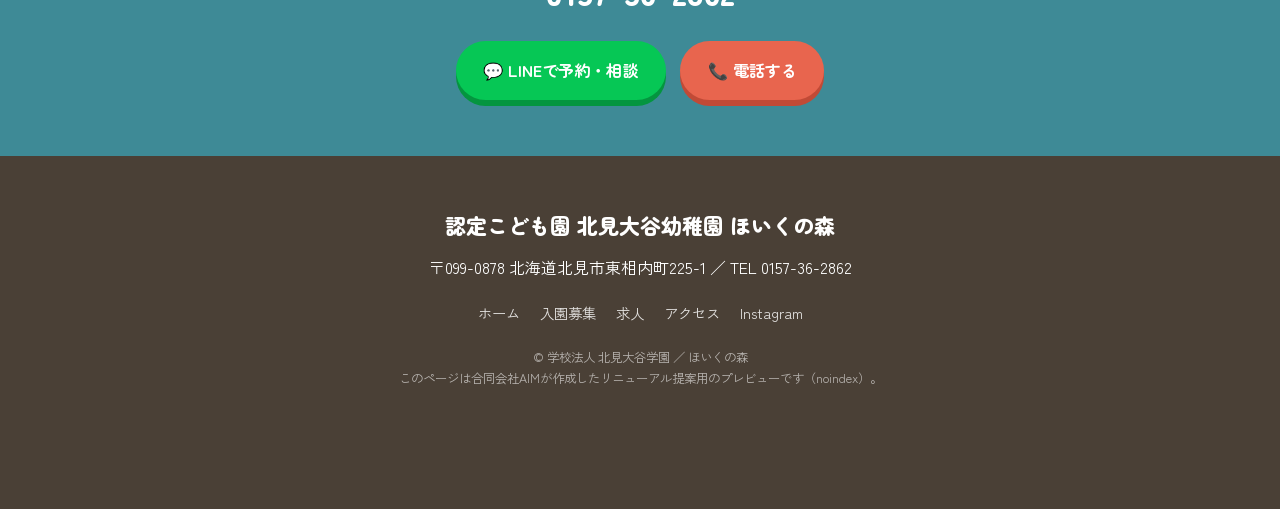
==== commit 2d5c3777: "feat: 園児募集・求人ページをダミーデータで強化(募集要項○△×/費用/年間行事/1日の流れ/待遇/先生の声)" ====
--- a/boshu.html
+++ b/boshu.html
@@ -60,21 +60,24 @@
 <section class="bg-cream">
   <div class="wrap">
     <div class="sec-head reveal">
-      <span class="ja">募集要項</span>
+      <span class="ja">2027年度（令和9年度）園児募集</span>
       <span class="en">ADMISSIONS</span>
       <p>受付状況は時期により変わります。最新の空き状況はお気軽にお問い合わせください。</p>
     </div>
     <div class="reveal">
       <table class="tbl">
-        <thead><tr><th>クラス（年齢）</th><th>対象</th><th>受付状況</th></tr></thead>
+        <thead><tr><th>クラス</th><th>対象（生年月日）</th><th>定員</th><th>受付状況</th></tr></thead>
         <tbody>
-          <tr><th>0・1・2歳児</th><td>0歳〜2歳（認定こども園の保育利用）</td><td><span class="ph">お問い合わせください</span><br><small>※0〜2歳は枠が少なく早めの相談がおすすめ</small></td></tr>
-          <tr><th>3・4・5歳児</th><td>満3歳〜就学前（1号・2号認定）</td><td><span class="ph">お問い合わせください</span></td></tr>
-          <tr><th>未就園児イベント</th><td>入園前のお子さま・保護者</td><td>日帰り園体験・給食試食会・発達相談 など随時</td></tr>
+          <tr><th>ひよこ組<br><small>0歳児</small></th><td>2026年4月2日以降に生まれたお子さま</td><td>6名</td><td><span class="badge-o">○ 募集中</span></td></tr>
+          <tr><th>りす組<br><small>1歳児</small></th><td>2025年4月2日〜2026年4月1日</td><td>12名</td><td><span class="badge-t">△ 残りわずか</span></td></tr>
+          <tr><th>うさぎ組<br><small>2歳児</small></th><td>2024年4月2日〜2025年4月1日</td><td>15名</td><td><span class="badge-x">× 満員（キャンセル待ち）</span></td></tr>
+          <tr><th>年少<br><small>3歳児</small></th><td>2023年4月2日〜2024年4月1日</td><td>25名</td><td><span class="badge-o">○ 募集中</span></td></tr>
+          <tr><th>年中<br><small>4歳児</small></th><td>2022年4月2日〜2023年4月1日</td><td>30名</td><td><span class="badge-t">△ 残りわずか</span></td></tr>
+          <tr><th>年長<br><small>5歳児</small></th><td>2021年4月2日〜2022年4月1日</td><td>30名</td><td><span class="badge-o">○ 募集中</span></td></tr>
         </tbody>
       </table>
       <div class="note-box">
-        ＜本番で確定する項目（仮置き）＞ 募集年度（例: 2027年度）／クラス別の対象生年月日／定員・空き枠数／保育料・認定区分／提出書類・締切。実数は園と確定して差し替えます。
+        ＜出願スケジュール（例）＞ 願書配布: 2026年9月1日〜／受付開始: 2026年10月1日（1号認定）。2号・3号認定は北見市の利用申込（例年11月頃）にあわせて受付。途中入園は空きがあれば随時。<br>※上記は<b>プレビュー用のダミー</b>です。実際の年度・対象・定員・締切は園と確定して差し替えます。
       </div>
     </div>
   </div>
@@ -115,6 +118,65 @@
   </div>
 </section>
 
+<!-- 費用 -->
+<section class="bg-cream">
+  <div class="wrap">
+    <div class="sec-head reveal">
+      <span class="ja">費用について</span>
+      <span class="en">FEES</span>
+      <p>3〜5歳児は幼児教育・保育の無償化の対象です（保育料は無料）。下記は保育料以外の実費の目安です。</p>
+    </div>
+    <div class="def-grid reveal">
+      <div class="def"><dt>保育料（3〜5歳児）</dt><dd>無償<small>幼児教育・保育の無償化の対象</small></dd></div>
+      <div class="def"><dt>保育料（0〜2歳児）</dt><dd>世帯の所得・認定区分による<small>住民税非課税世帯は無償</small></dd></div>
+      <div class="def"><dt>入園料</dt><dd>20,000円<small>入園時のみ（兄弟同時在園は割引）</small></dd></div>
+      <div class="def"><dt>給食費</dt><dd>月 4,500円<small>主食・副食・おやつ込み</small></dd></div>
+      <div class="def"><dt>送迎バス代</dt><dd>月 3,000円<small>利用される方のみ・距離一律</small></dd></div>
+      <div class="def"><dt>教材・行事費</dt><dd>月 2,000円程度<small>制作材料・遠足等</small></dd></div>
+    </div>
+    <div class="note-box reveal">※金額はすべて<b>プレビュー用のダミー</b>です。実際の費用・無償化の適用範囲は園・北見市の制度にあわせて差し替えます。</div>
+  </div>
+</section>
+
+<!-- 1日の流れ -->
+<section>
+  <div class="wrap">
+    <div class="sec-head reveal">
+      <span class="ja">園での1日</span>
+      <span class="en">A DAY</span>
+      <p>遊びと生活のリズムを大切にした、ほいくの森の一日です。</p>
+    </div>
+    <div class="timeline reveal">
+      <div class="tl-item"><div class="tl-time">7:30</div><div class="tl-line"><span class="tl-dot"></span></div><div class="tl-body"><h4>順次登園・送迎バス到着</h4><p>朝の支度をして、好きな遊びからスタート。</p></div></div>
+      <div class="tl-item"><div class="tl-time">9:30</div><div class="tl-line"><span class="tl-dot"></span></div><div class="tl-body"><h4>朝のお集まり・おはようの会</h4><p>歌・あいさつ・今日の予定をみんなで。</p></div></div>
+      <div class="tl-item"><div class="tl-time">10:00</div><div class="tl-line"><span class="tl-dot"></span></div><div class="tl-body"><h4>主活動（外遊び・制作・ダンス など）</h4><p>季節や年齢に合わせた活動。広い園庭で思いきり。</p></div></div>
+      <div class="tl-item"><div class="tl-time">11:45</div><div class="tl-line"><span class="tl-dot"></span></div><div class="tl-body"><h4>給食</h4><p>あたたかい手づくり給食をみんなで。</p></div></div>
+      <div class="tl-item"><div class="tl-time">13:00</div><div class="tl-line"><span class="tl-dot"></span></div><div class="tl-body"><h4>午睡・自由遊び</h4><p>小さい子はお昼寝。年長児は活動の続きを。</p></div></div>
+      <div class="tl-item"><div class="tl-time">15:00</div><div class="tl-line"><span class="tl-dot"></span></div><div class="tl-body"><h4>おやつ・帰りの会</h4><p>一日をふり返って、降園・送迎バス出発。</p></div></div>
+      <div class="tl-item"><div class="tl-time">〜18:30</div><div class="tl-line"><span class="tl-dot"></span></div><div class="tl-body"><h4>延長保育（預かり保育）</h4><p>お仕事の都合に合わせてお預かりします。</p></div></div>
+    </div>
+    <div class="note-box reveal" style="max-width:720px;margin-left:auto;margin-right:auto">※時間・内容は<b>ダミー</b>です。実際の日課に合わせて調整します。</div>
+  </div>
+</section>
+
+<!-- 年間行事 -->
+<section class="bg-cream">
+  <div class="wrap">
+    <div class="sec-head reveal">
+      <span class="ja">一年間の行事</span>
+      <span class="en">EVENTS</span>
+      <p>四季を感じる行事がいっぱい。北見の自然のなかで、たくさんの「はじめて」を。</p>
+    </div>
+    <div class="season-grid reveal">
+      <div class="season s1"><div class="hd">春</div><ul><li>入園式・進級式</li><li>春の遠足</li><li>こどもの日の集い</li><li>保育参観</li></ul></div>
+      <div class="season s2"><div class="hd">夏</div><ul><li>七夕まつり</li><li>水あそび・プール</li><li>夏まつり（盆踊り）</li><li>お泊まり保育（年長）</li></ul></div>
+      <div class="season s3"><div class="hd">秋</div><ul><li>運動会</li><li>いも掘り・収穫体験</li><li>遠足（動物園）</li><li>お遊戯会</li></ul></div>
+      <div class="season s4"><div class="hd">冬</div><ul><li>成道会（仏教行事）</li><li>雪あそび・そり</li><li>豆まき（節分）</li><li>卒園式</li></ul></div>
+    </div>
+    <div class="note-box reveal">※行事は<b>ダミー</b>です。実際の年間行事に合わせて差し替えます。写真の差し込みも可能です。</div>
+  </div>
+</section>
+
 <!-- よくある質問 -->
 <section class="reasons">
   <div class="wrap">
@@ -127,6 +189,10 @@
       <div class="reason reveal d1"><div class="body"><h3>保育料はいくらですか？</h3><p>お子さまの年齢・ご家庭の認定区分・時期で変わります。正確な金額は個別にご案内しますのでお問い合わせください。</p></div></div>
       <div class="reason reveal"><div class="body"><h3>送迎バスは利用できますか？</h3><p>4コース運行しています。北見市内・近隣の町から、ご自宅近くまでお迎えにあがるコースもあります（<a href="index.html#area" style="color:var(--teal)">送迎エリア</a>）。</p></div></div>
       <div class="reason reveal d1"><div class="body"><h3>途中入園はできますか？</h3><p>空きがあれば年度途中の入園も可能です。まずは現在の状況をお問い合わせください。</p></div></div>
+      <div class="reason reveal"><div class="body"><h3>入園時に準備するものは？</h3><p>通園バッグ・着替え・上履きなど、入園説明会で一覧をお渡しします。手作り品の指定は最小限にしています。</p></div></div>
+      <div class="reason reveal d1"><div class="body"><h3>食物アレルギーに対応できますか？</h3><p>医師の指示書をもとに、除去食・代替食で個別に対応します。入園前に詳しくご相談ください。</p></div></div>
+      <div class="reason reveal"><div class="body"><h3>おむつでも入園できますか？</h3><p>はい。0〜2歳児はおむつのままで大丈夫です。一人ひとりのペースでトイレトレーニングを進めます。</p></div></div>
+      <div class="reason reveal d1"><div class="body"><h3>慣らし保育はありますか？</h3><p>あります。お子さまの様子に合わせて、短時間から少しずつ慣れていけるよう進めます。</p></div></div>
     </div>
   </div>
 </section>
--- a/assets/css/site.css
+++ b/assets/css/site.css
@@ -343,3 +343,47 @@
 .cta-band .tel{font-family:"Zen Maru Gothic";font-weight:900;font-size:2.1rem;margin:10px 0}
 .cta-band .btns{display:flex;gap:14px;justify-content:center;flex-wrap:wrap;margin-top:18px}
 .bg-cream{background:var(--cream)}
+
+/* ===== enhanced sub-page components ===== */
+.badge-o{color:#2e8b57;font-weight:700}.badge-t{color:#d98a00;font-weight:700}.badge-x{color:#b04a4a;font-weight:700}
+.def-grid{display:grid;grid-template-columns:repeat(2,1fr);gap:16px}
+.def{background:#fff;border-radius:16px;box-shadow:var(--shadow);padding:18px 22px}
+.def dt{font-family:"Zen Maru Gothic";font-weight:700;color:var(--teal);font-size:.92rem;margin-bottom:5px}
+.def dd{font-size:1.05rem;font-weight:500}
+.def dd small{color:var(--ink-soft);font-size:.8rem;font-weight:400;display:block;margin-top:2px}
+@media(max-width:620px){.def-grid{grid-template-columns:1fr}}
+/* timeline (1日の流れ) */
+.timeline{max-width:720px;margin:0 auto}
+.tl-item{display:flex;gap:14px;position:relative;padding-bottom:24px}
+.tl-time{flex:none;width:60px;font-family:"Zen Maru Gothic";font-weight:700;color:var(--teal);text-align:right;padding-top:4px;font-size:.95rem}
+.tl-line{flex:none;position:relative;width:22px;display:flex;justify-content:center}
+.tl-dot{width:15px;height:15px;border-radius:50%;background:var(--coral);margin-top:7px;z-index:1;box-shadow:0 0 0 4px var(--cream)}
+.tl-line::before{content:"";position:absolute;top:7px;bottom:-24px;width:3px;background:var(--cream-deep)}
+.tl-item:last-child{padding-bottom:0}.tl-item:last-child .tl-line::before{display:none}
+.tl-body{background:#fff;border-radius:14px;padding:13px 18px;box-shadow:var(--shadow);flex:1}
+.tl-body h4{font-family:"Zen Maru Gothic";font-weight:700;font-size:1rem;margin-bottom:2px}
+.tl-body p{font-size:.88rem;color:var(--ink-soft)}
+@media(max-width:560px){.tl-time{width:46px;font-size:.82rem}}
+/* voice cards (先生の声) */
+.voice-grid{display:grid;grid-template-columns:repeat(3,1fr);gap:22px}
+.voice{background:#fff;border-radius:var(--radius);box-shadow:var(--shadow);padding:26px 24px;position:relative;transition:transform .25s}
+.voice:hover{transform:translateY(-6px)}
+.voice .q{position:absolute;top:10px;right:20px;font-size:3rem;color:var(--cream-deep);font-family:Georgia,serif;line-height:1}
+.voice .who{display:flex;align-items:center;gap:12px;margin-bottom:13px}
+.voice .av{width:50px;height:50px;border-radius:50%;background:var(--sky);display:grid;place-content:center;font-size:1.5rem;flex:none}
+.voice .who b{font-family:"Zen Maru Gothic";display:block;font-size:.98rem}
+.voice .who span{font-size:.78rem;color:var(--ink-soft)}
+.voice p{font-size:.93rem;position:relative;z-index:1}
+@media(max-width:760px){.voice-grid{grid-template-columns:1fr}}
+/* season events */
+.season-grid{display:grid;grid-template-columns:repeat(4,1fr);gap:16px}
+.season{background:#fff;border-radius:18px;box-shadow:var(--shadow);overflow:hidden}
+.season .hd{padding:11px;text-align:center;font-family:"Zen Maru Gothic";font-weight:700;color:#fff;font-size:1.02rem}
+.season.s1 .hd{background:#7FB069}.season.s2 .hd{background:#5BA6B1}.season.s3 .hd{background:#E8654E}.season.s4 .hd{background:#6E8CB0}
+.season ul{list-style:none;padding:14px 16px;font-size:.9rem}
+.season li{padding:5px 0;border-bottom:1px dashed var(--cream-deep)}
+.season li:last-child{border:none}
+@media(max-width:760px){.season-grid{grid-template-columns:repeat(2,1fr)}}
+/* mini stat band */
+.statline{display:flex;flex-wrap:wrap;justify-content:center;gap:12px;margin-top:8px}
+.statline span{background:#fff;border:1px solid var(--cream-deep);border-radius:999px;padding:.5em 1.2em;font-family:"Zen Maru Gothic";font-weight:700;color:var(--teal);font-size:.92rem}
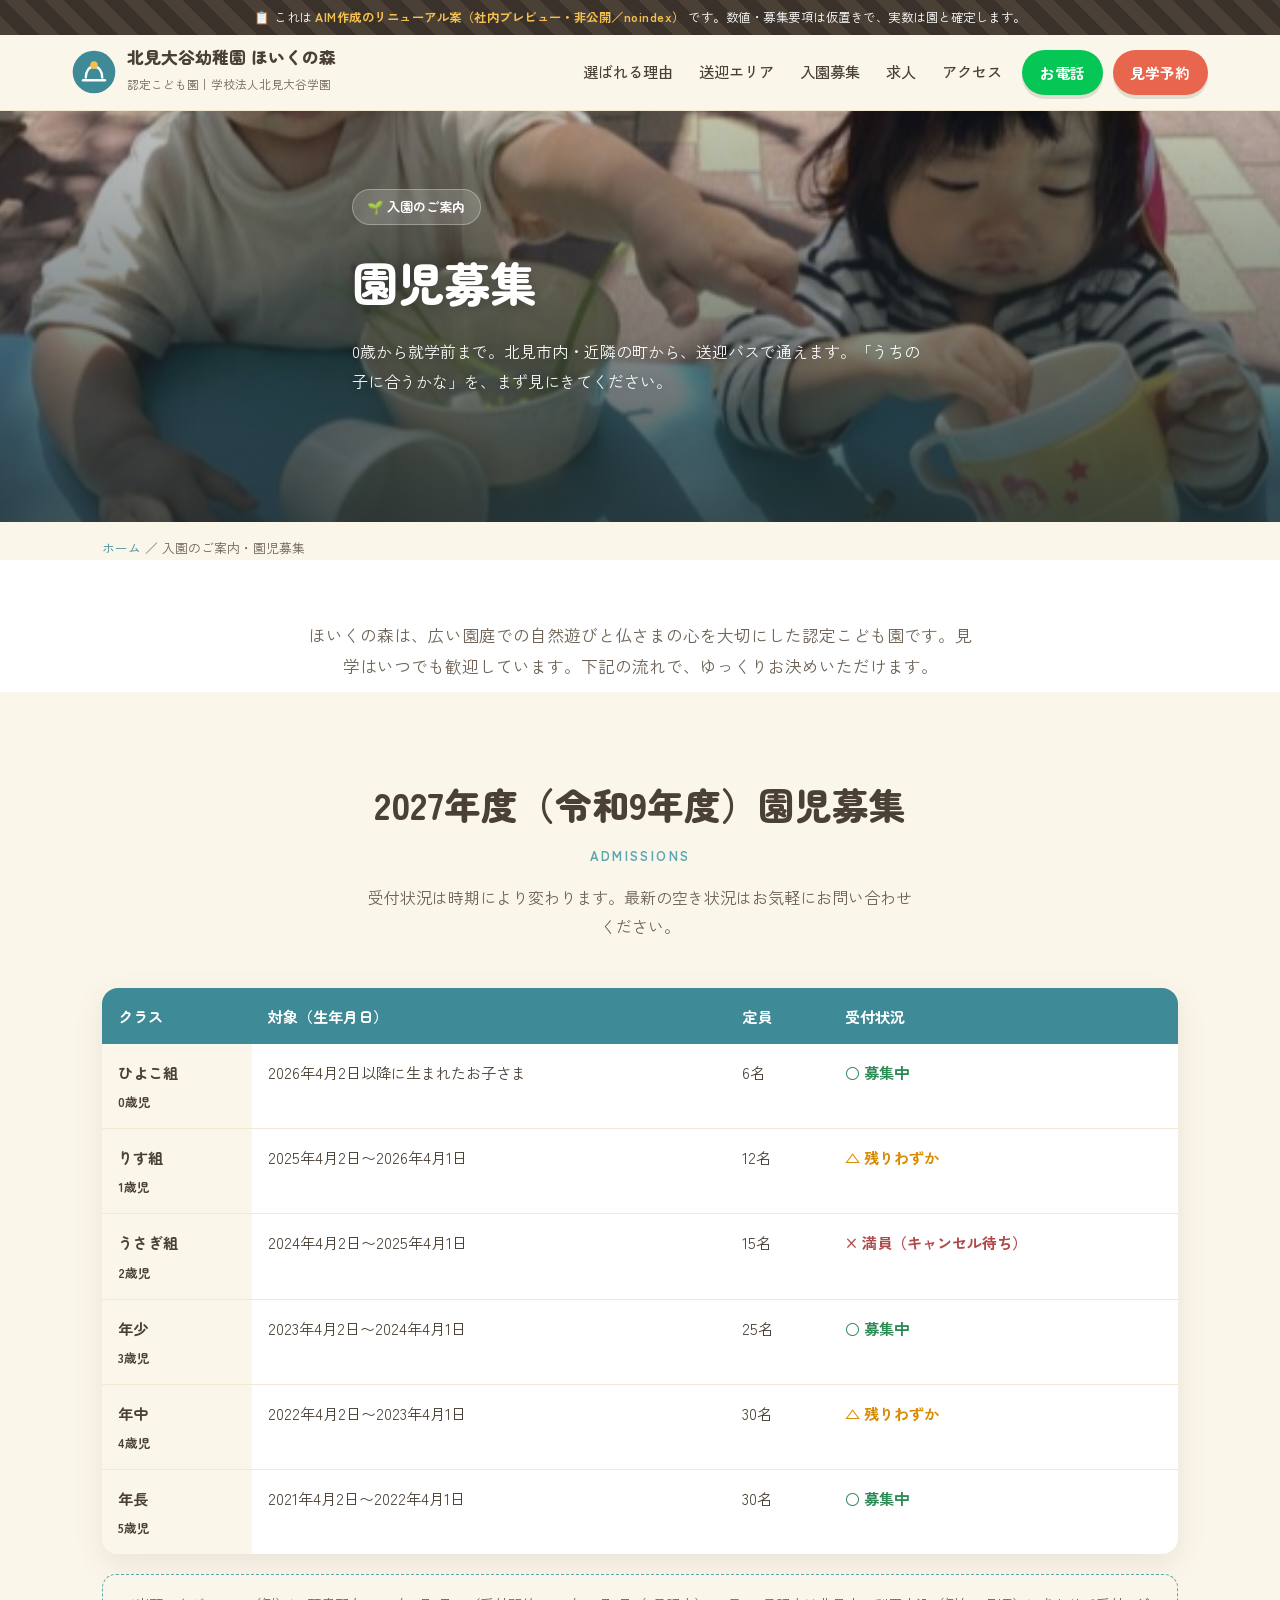
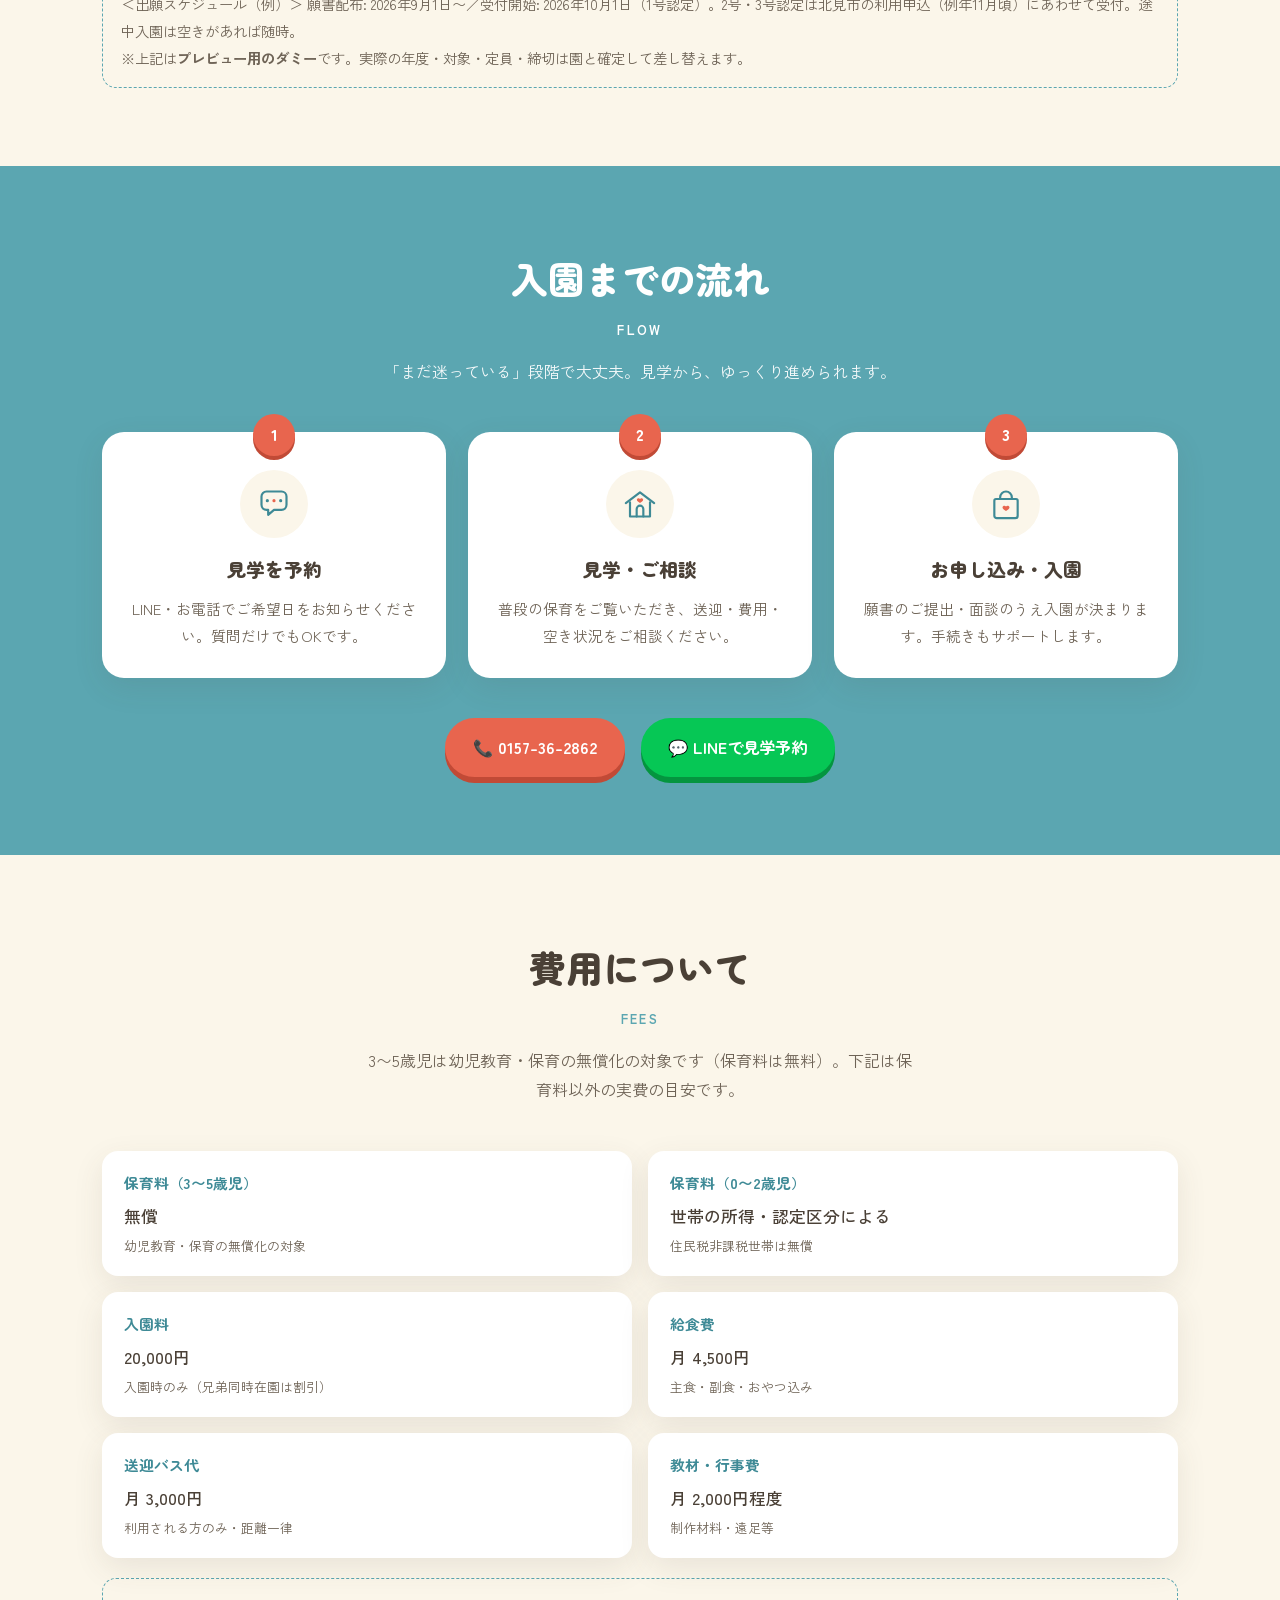
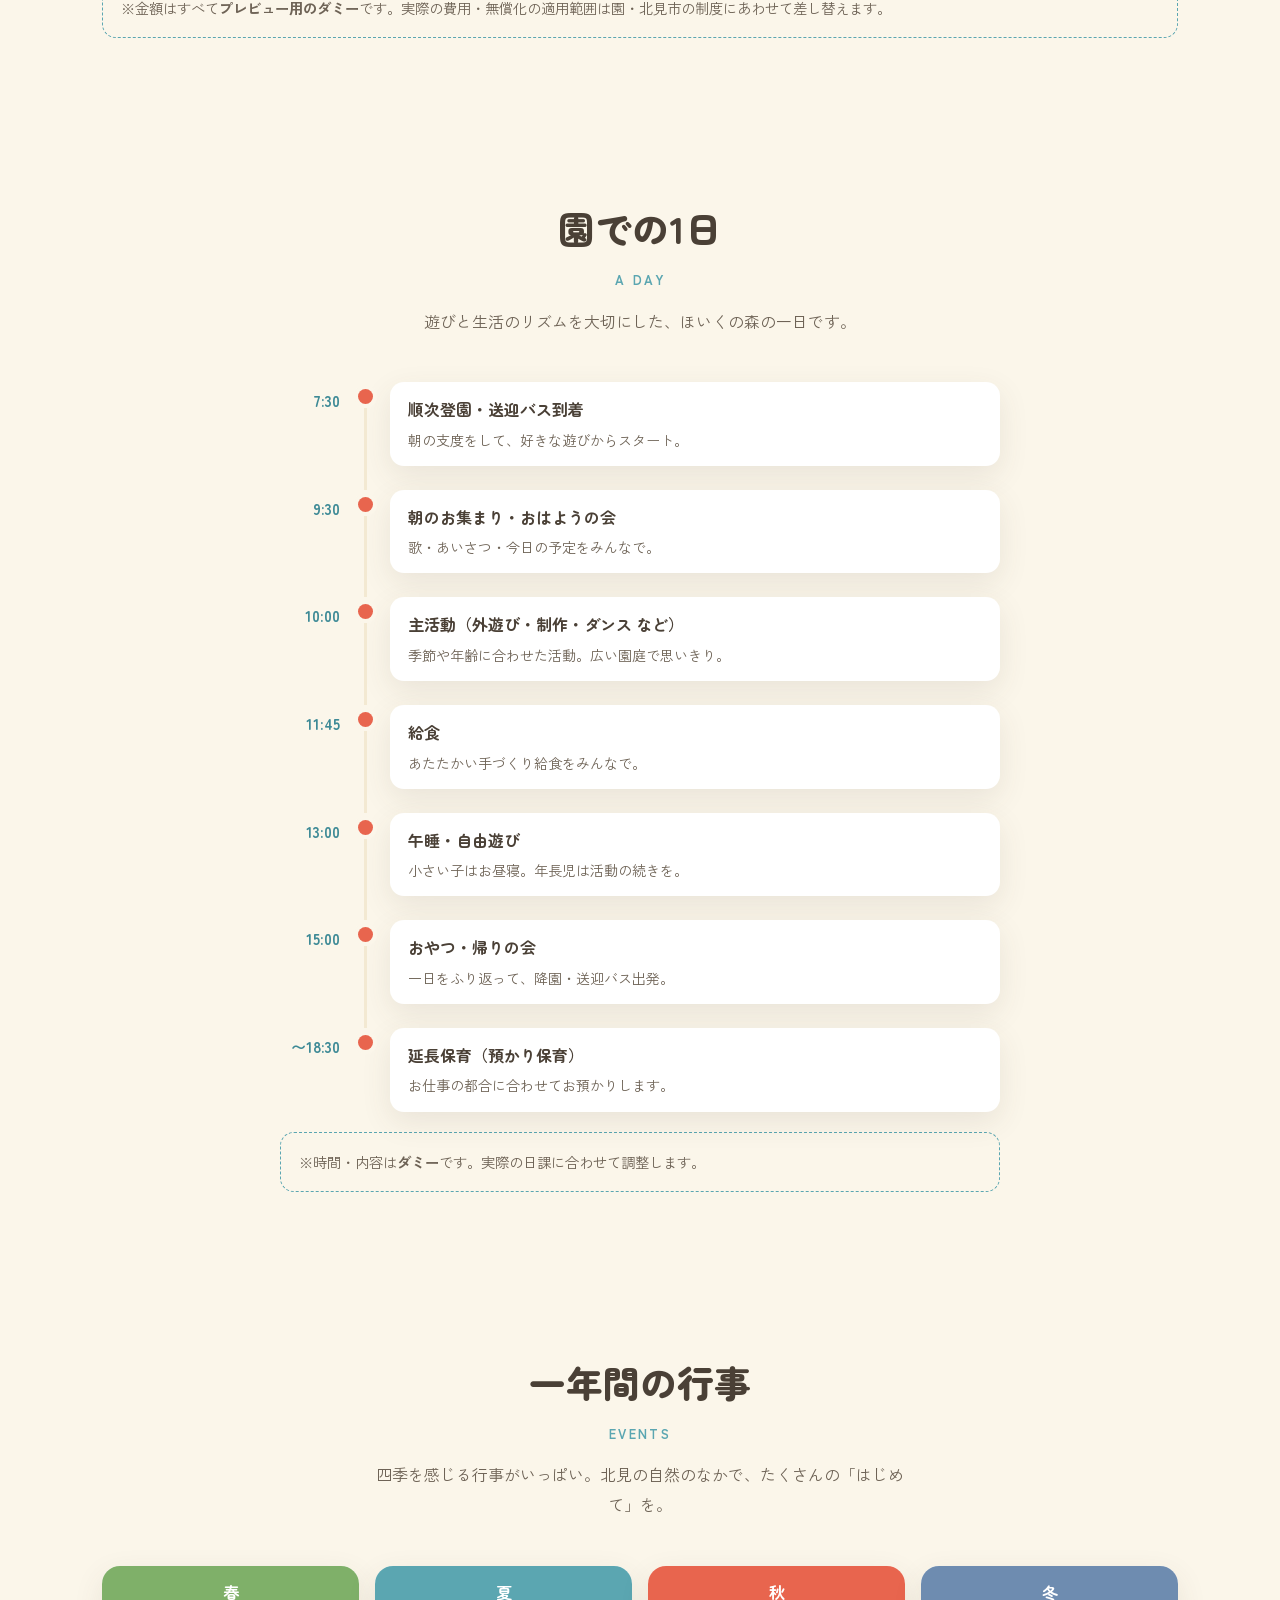
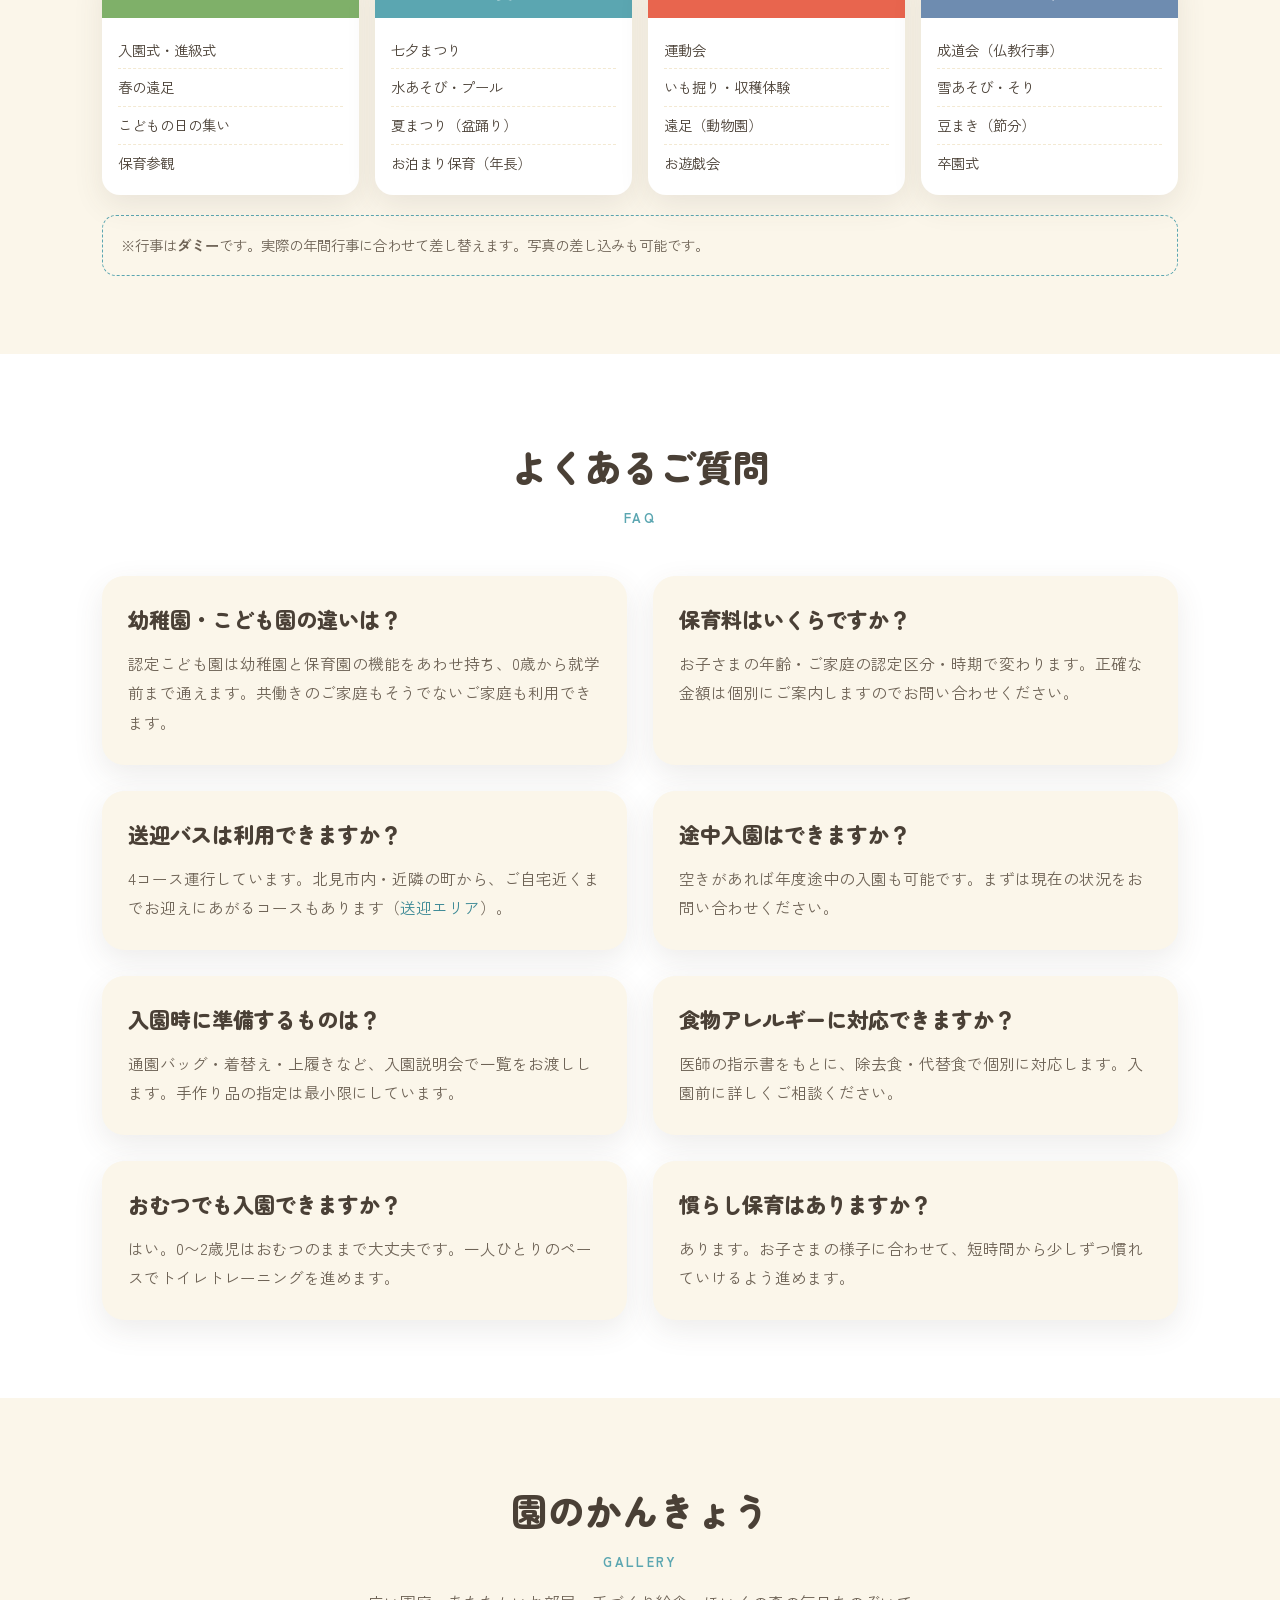
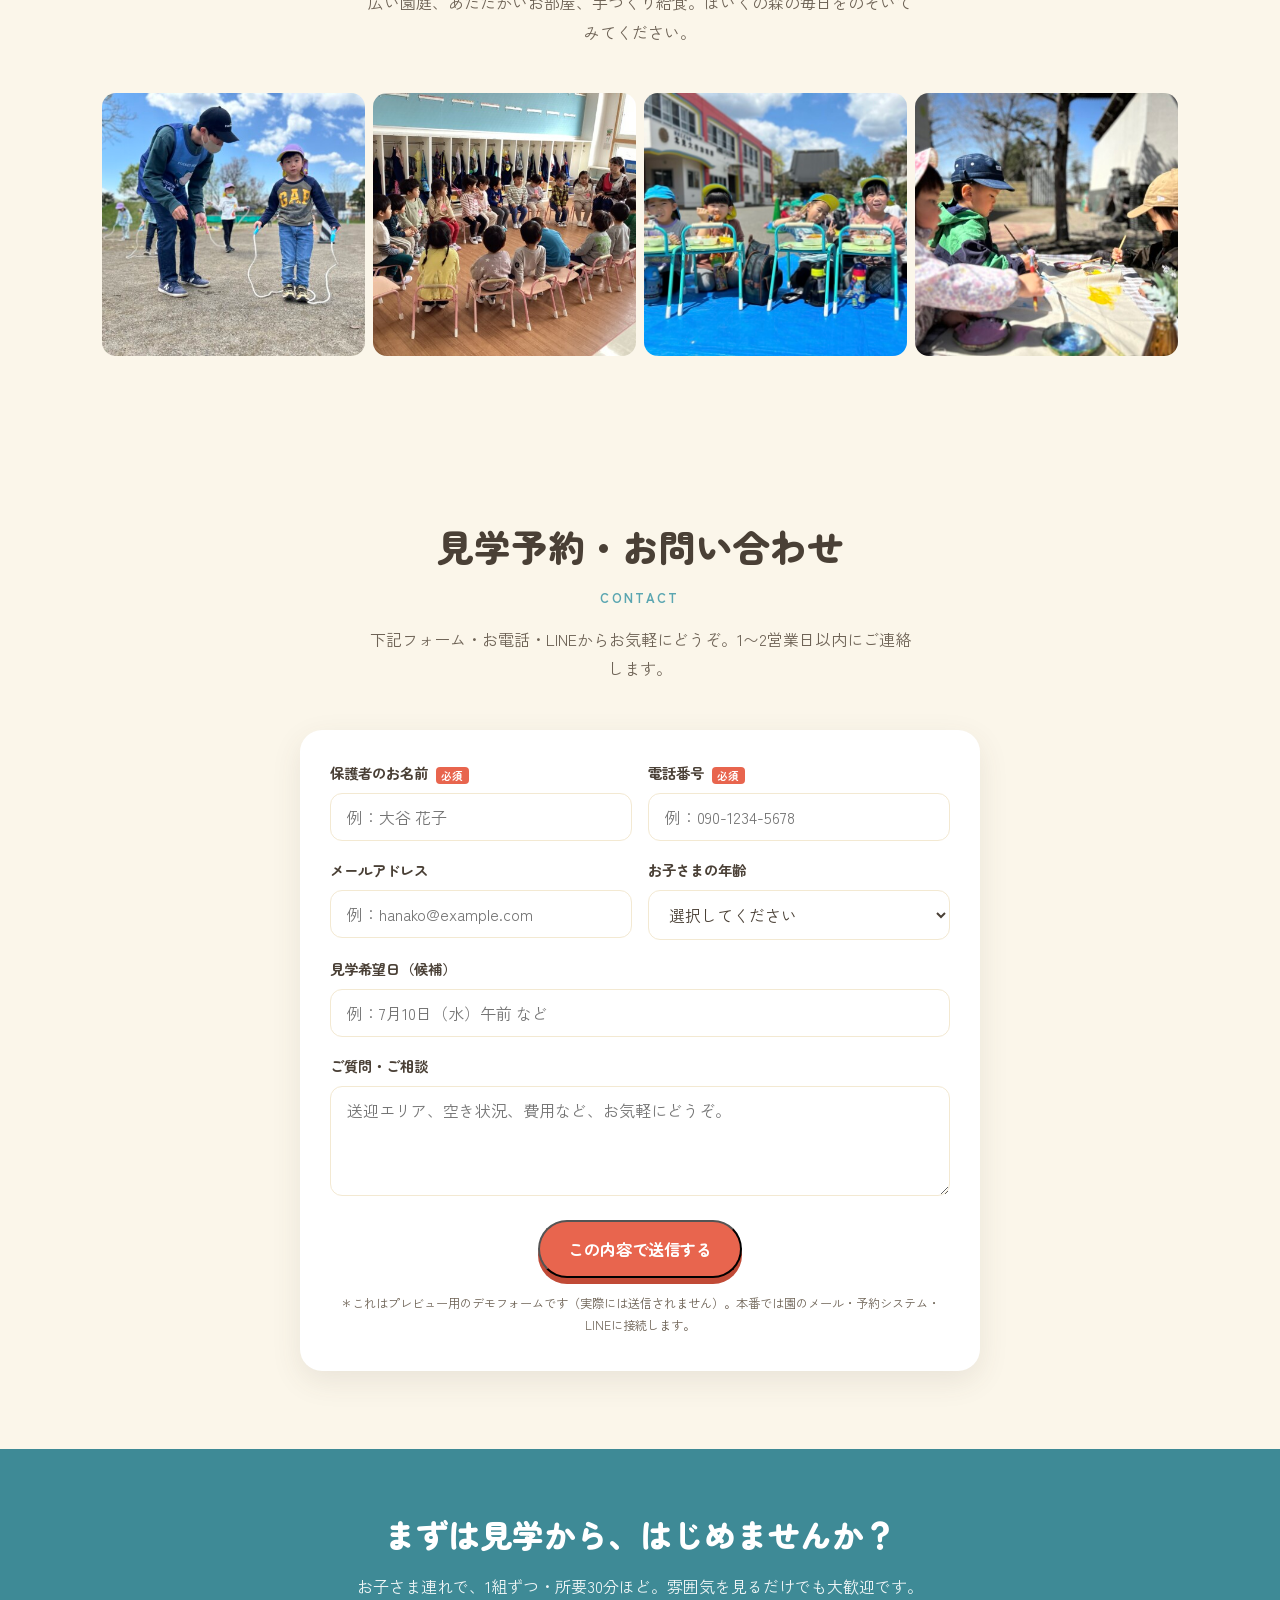
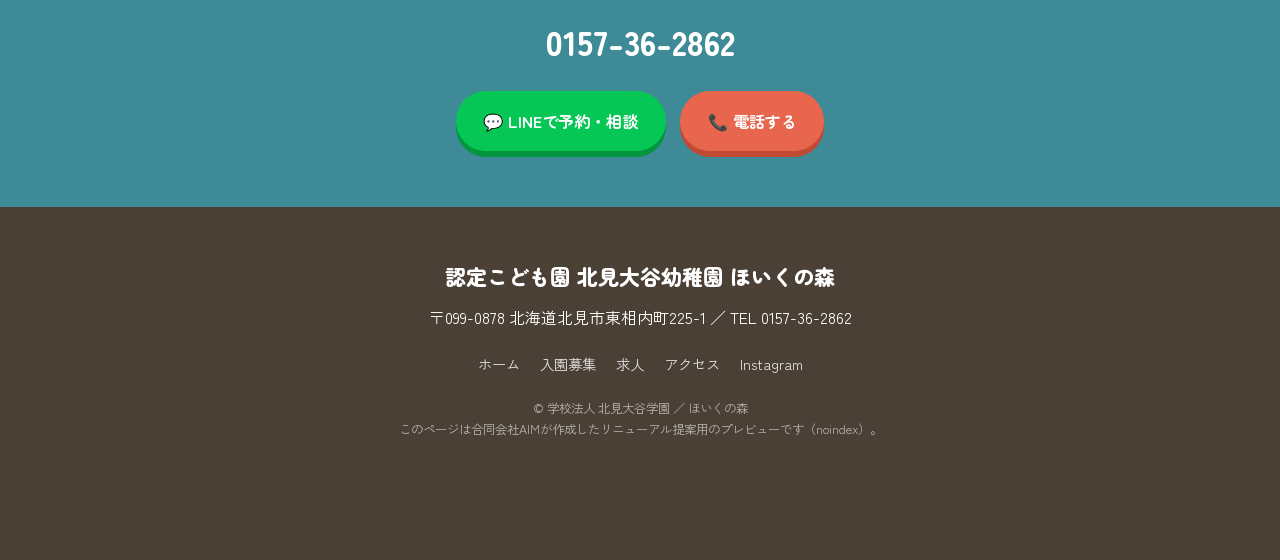
==== commit 8cfba355: "feat: 先生紹介セクション・写真ギャラリー・見学予約/応募フォーム追加＋園長写真を修正" ====
--- a/boshu.html
+++ b/boshu.html
@@ -197,6 +197,57 @@
   </div>
 </section>
 
+<!-- 園のかんきょう -->
+<section>
+  <div class="wrap">
+    <div class="sec-head reveal">
+      <span class="ja">園のかんきょう</span>
+      <span class="en">GALLERY</span>
+      <p>広い園庭、あたたかいお部屋、手づくり給食。ほいくの森の毎日をのぞいてみてください。</p>
+    </div>
+    <div class="gallery reveal">
+      <a href="https://www.instagram.com/kitamiotani/" target="_blank" rel="noopener"><img src="assets/photos/img_9525.jpg" alt="園庭での外あそび" loading="lazy"></a>
+      <a href="https://www.instagram.com/kitamiotani/" target="_blank" rel="noopener"><img src="assets/photos/img_0242.jpg" alt="お部屋での活動" loading="lazy"></a>
+      <a href="https://www.instagram.com/kitamiotani/" target="_blank" rel="noopener"><img src="assets/photos/571aa6d8-fa3e-4b47-8edc-5038ca798599-1.jpg" alt="外で給食" loading="lazy"></a>
+      <a href="https://www.instagram.com/kitamiotani/" target="_blank" rel="noopener"><img src="assets/photos/img_9206.jpg" alt="お絵かき" loading="lazy"></a>
+    </div>
+  </div>
+</section>
+
+<!-- 見学予約フォーム -->
+<section class="bg-cream" id="form">
+  <div class="wrap">
+    <div class="sec-head reveal">
+      <span class="ja">見学予約・お問い合わせ</span>
+      <span class="en">CONTACT</span>
+      <p>下記フォーム・お電話・LINEからお気軽にどうぞ。1〜2営業日以内にご連絡します。</p>
+    </div>
+    <form class="form reveal" id="visitForm" novalidate>
+      <div class="form-fields">
+        <div class="field-row">
+          <div class="field"><label>保護者のお名前<span class="req">必須</span></label><input type="text" name="name" placeholder="例：大谷 花子" required></div>
+          <div class="field"><label>電話番号<span class="req">必須</span></label><input type="tel" name="tel" placeholder="例：090-1234-5678" required></div>
+        </div>
+        <div class="field-row">
+          <div class="field"><label>メールアドレス</label><input type="email" name="email" placeholder="例：hanako@example.com"></div>
+          <div class="field"><label>お子さまの年齢</label>
+            <select name="age"><option value="">選択してください</option><option>0歳</option><option>1歳</option><option>2歳</option><option>3歳</option><option>4歳</option><option>5歳</option><option>未定・妊娠中</option></select>
+          </div>
+        </div>
+        <div class="field"><label>見学希望日（候補）</label><input type="text" name="date" placeholder="例：7月10日（水）午前 など"></div>
+        <div class="field"><label>ご質問・ご相談</label><textarea name="msg" placeholder="送迎エリア、空き状況、費用など、お気軽にどうぞ。"></textarea></div>
+        <div class="submit"><button type="submit" class="btn btn-coral">この内容で送信する</button></div>
+      </div>
+      <div class="form-done" id="visitDone">
+        <div class="ic">🌳</div>
+        <h3>送信ありがとうございます！</h3>
+        <p>担当より1〜2営業日以内にご連絡します。お急ぎの場合は 0157-36-2862 までお電話ください。</p>
+      </div>
+      <p class="form-note">＊これはプレビュー用のデモフォームです（実際には送信されません）。本番では園のメール・予約システム・LINEに接続します。</p>
+    </form>
+  </div>
+</section>
+
 <!-- CTA band -->
 <div class="cta-band">
   <div class="wrap">
@@ -236,6 +287,15 @@
   document.querySelectorAll('.reveal').forEach(function(el){io.observe(el)});
   var hd=document.getElementById('hd');
   window.addEventListener('scroll',function(){hd.classList.toggle('scrolled',window.scrollY>20)},{passive:true});
+  var f=document.getElementById('visitForm');
+  if(f)f.addEventListener('submit',function(e){
+    e.preventDefault();
+    var name=f.querySelector('[name=name]'),tel=f.querySelector('[name=tel]');
+    if(!name.value.trim()||!tel.value.trim()){alert('お名前と電話番号をご入力ください。');return;}
+    f.querySelector('.form-fields').style.display='none';
+    document.getElementById('visitDone').classList.add('show');
+    document.getElementById('form').scrollIntoView({behavior:'smooth'});
+  });
 })();
 </script>
 </body>
--- a/assets/css/site.css
+++ b/assets/css/site.css
@@ -387,3 +387,36 @@
 /* mini stat band */
 .statline{display:flex;flex-wrap:wrap;justify-content:center;gap:12px;margin-top:8px}
 .statline span{background:#fff;border:1px solid var(--cream-deep);border-radius:999px;padding:.5em 1.2em;font-family:"Zen Maru Gothic";font-weight:700;color:var(--teal);font-size:.92rem}
+
+/* ===== staff intro / gallery / forms ===== */
+.staff-grid{display:grid;grid-template-columns:repeat(3,1fr);gap:24px}
+.staff{background:var(--cream);border-radius:var(--radius);overflow:hidden;box-shadow:var(--shadow);transition:transform .25s}
+.staff:hover{transform:translateY(-6px)}
+.staff .ph{aspect-ratio:4/3;overflow:hidden}
+.staff .ph img{width:100%;height:100%;object-fit:cover;transition:transform .5s}
+.staff:hover .ph img{transform:scale(1.06)}
+.staff .body{padding:20px 22px}
+.staff .role{display:inline-block;background:var(--leaf);color:#fff;font-family:"Zen Maru Gothic";font-weight:700;font-size:.76rem;border-radius:999px;padding:.2em .9em;margin-bottom:8px}
+.staff h3{font-size:1.18rem;font-weight:900;margin-bottom:8px}
+.staff h3 small{font-size:.8rem;color:var(--ink-soft);font-weight:400;margin-left:6px}
+.staff p{font-size:.9rem;color:var(--ink-soft)}
+@media(max-width:760px){.staff-grid{grid-template-columns:1fr}}
+.gallery{display:grid;grid-template-columns:repeat(4,1fr);gap:8px}
+.gallery img{width:100%;aspect-ratio:1/1;object-fit:cover;border-radius:14px;transition:transform .4s}
+.gallery a:hover img{transform:scale(1.05)}
+@media(max-width:600px){.gallery{grid-template-columns:repeat(2,1fr)}}
+.form{max-width:680px;margin:0 auto;background:#fff;border-radius:var(--radius);box-shadow:var(--shadow);padding:30px 30px 34px}
+.field{margin-bottom:16px}
+.field label{display:block;font-family:"Zen Maru Gothic";font-weight:700;font-size:.9rem;margin-bottom:6px}
+.field .req{color:#fff;background:var(--coral);font-size:.66rem;border-radius:4px;padding:.1em .5em;margin-left:8px;vertical-align:middle}
+.field input,.field select,.field textarea{width:100%;border:1.5px solid var(--cream-deep);border-radius:12px;padding:.7em 1em;font-family:inherit;font-size:1rem;outline:none;background:#fff;color:var(--ink)}
+.field input:focus,.field select:focus,.field textarea:focus{border-color:var(--teal-light)}
+.field textarea{min-height:110px;resize:vertical}
+.field-row{display:grid;grid-template-columns:1fr 1fr;gap:16px}
+@media(max-width:560px){.field-row{grid-template-columns:1fr}}
+.form .submit{text-align:center;margin-top:10px}
+.form-done{display:none;text-align:center;padding:24px 10px}
+.form-done.show{display:block}
+.form-done .ic{font-size:2.6rem}
+.form-done h3{font-family:"Zen Maru Gothic";font-size:1.3rem;margin:8px 0}
+.form-note{text-align:center;font-size:.76rem;color:var(--ink-soft);margin-top:14px}
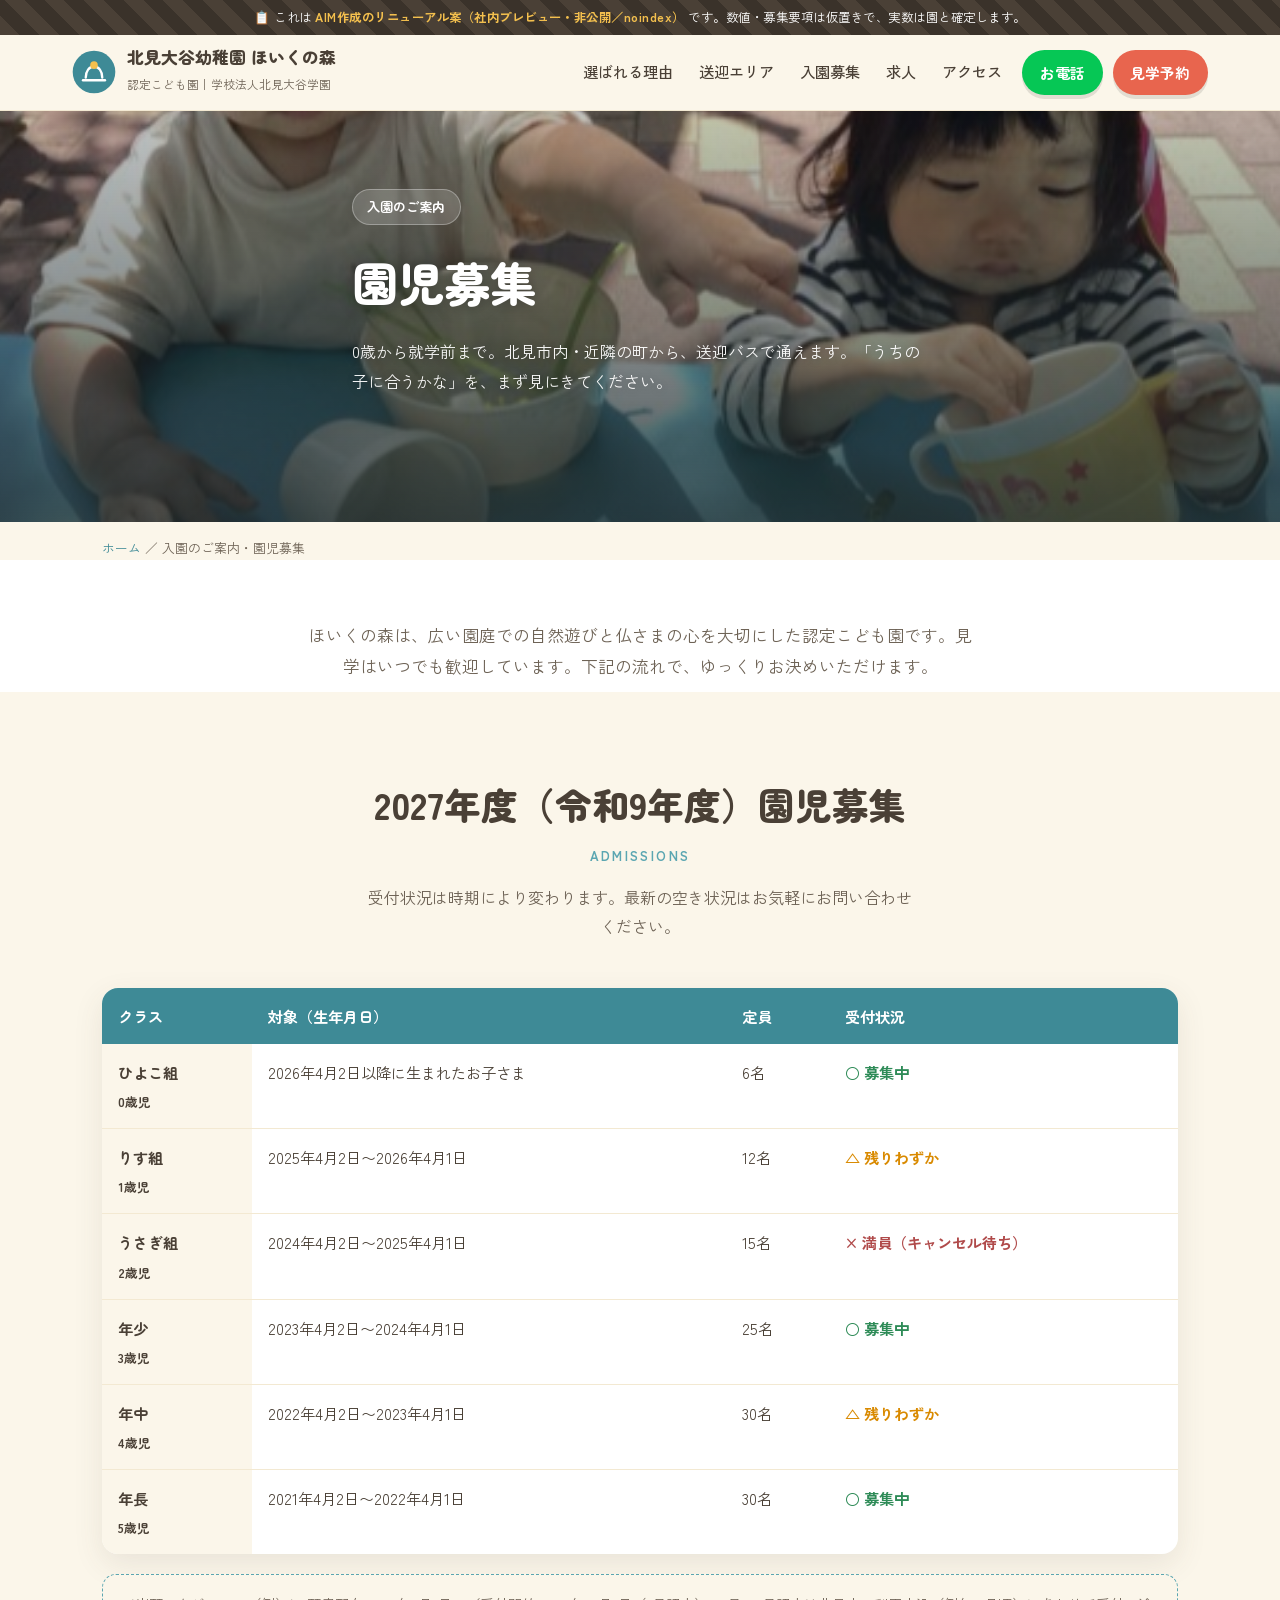
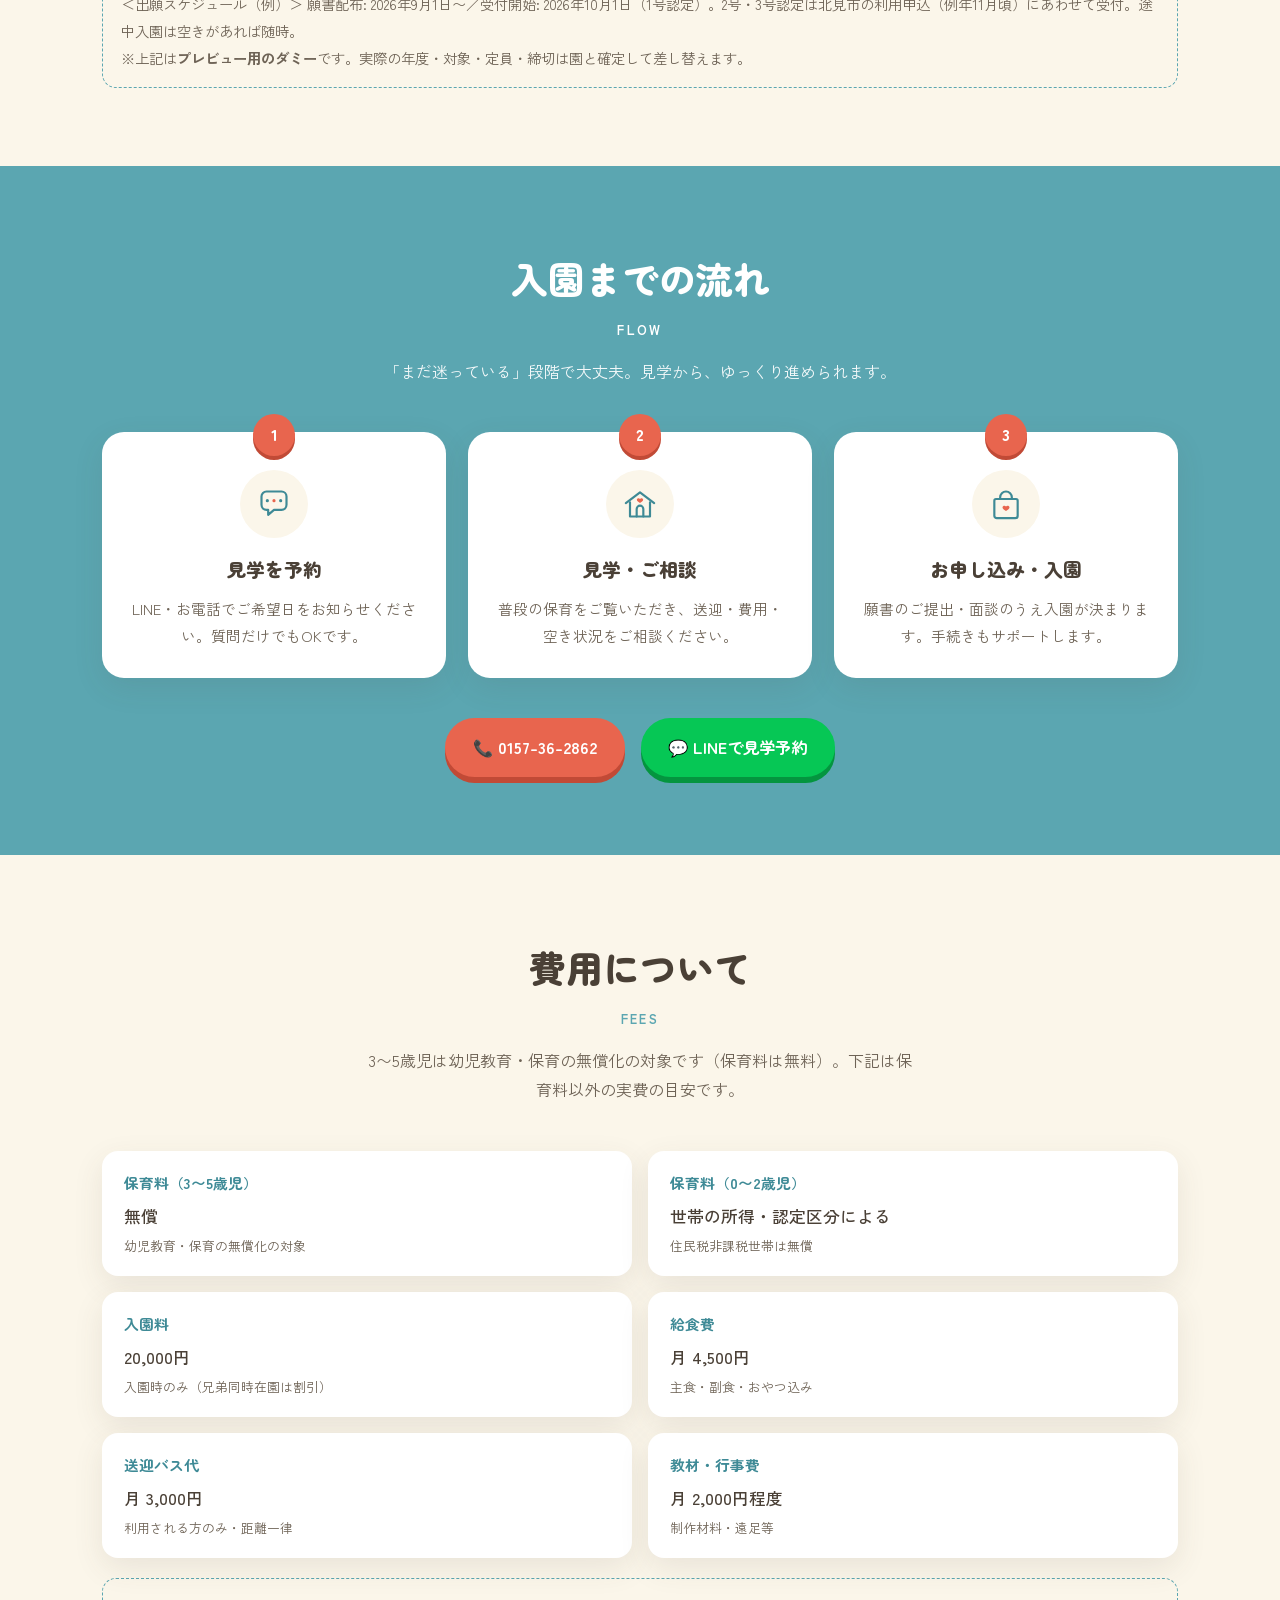
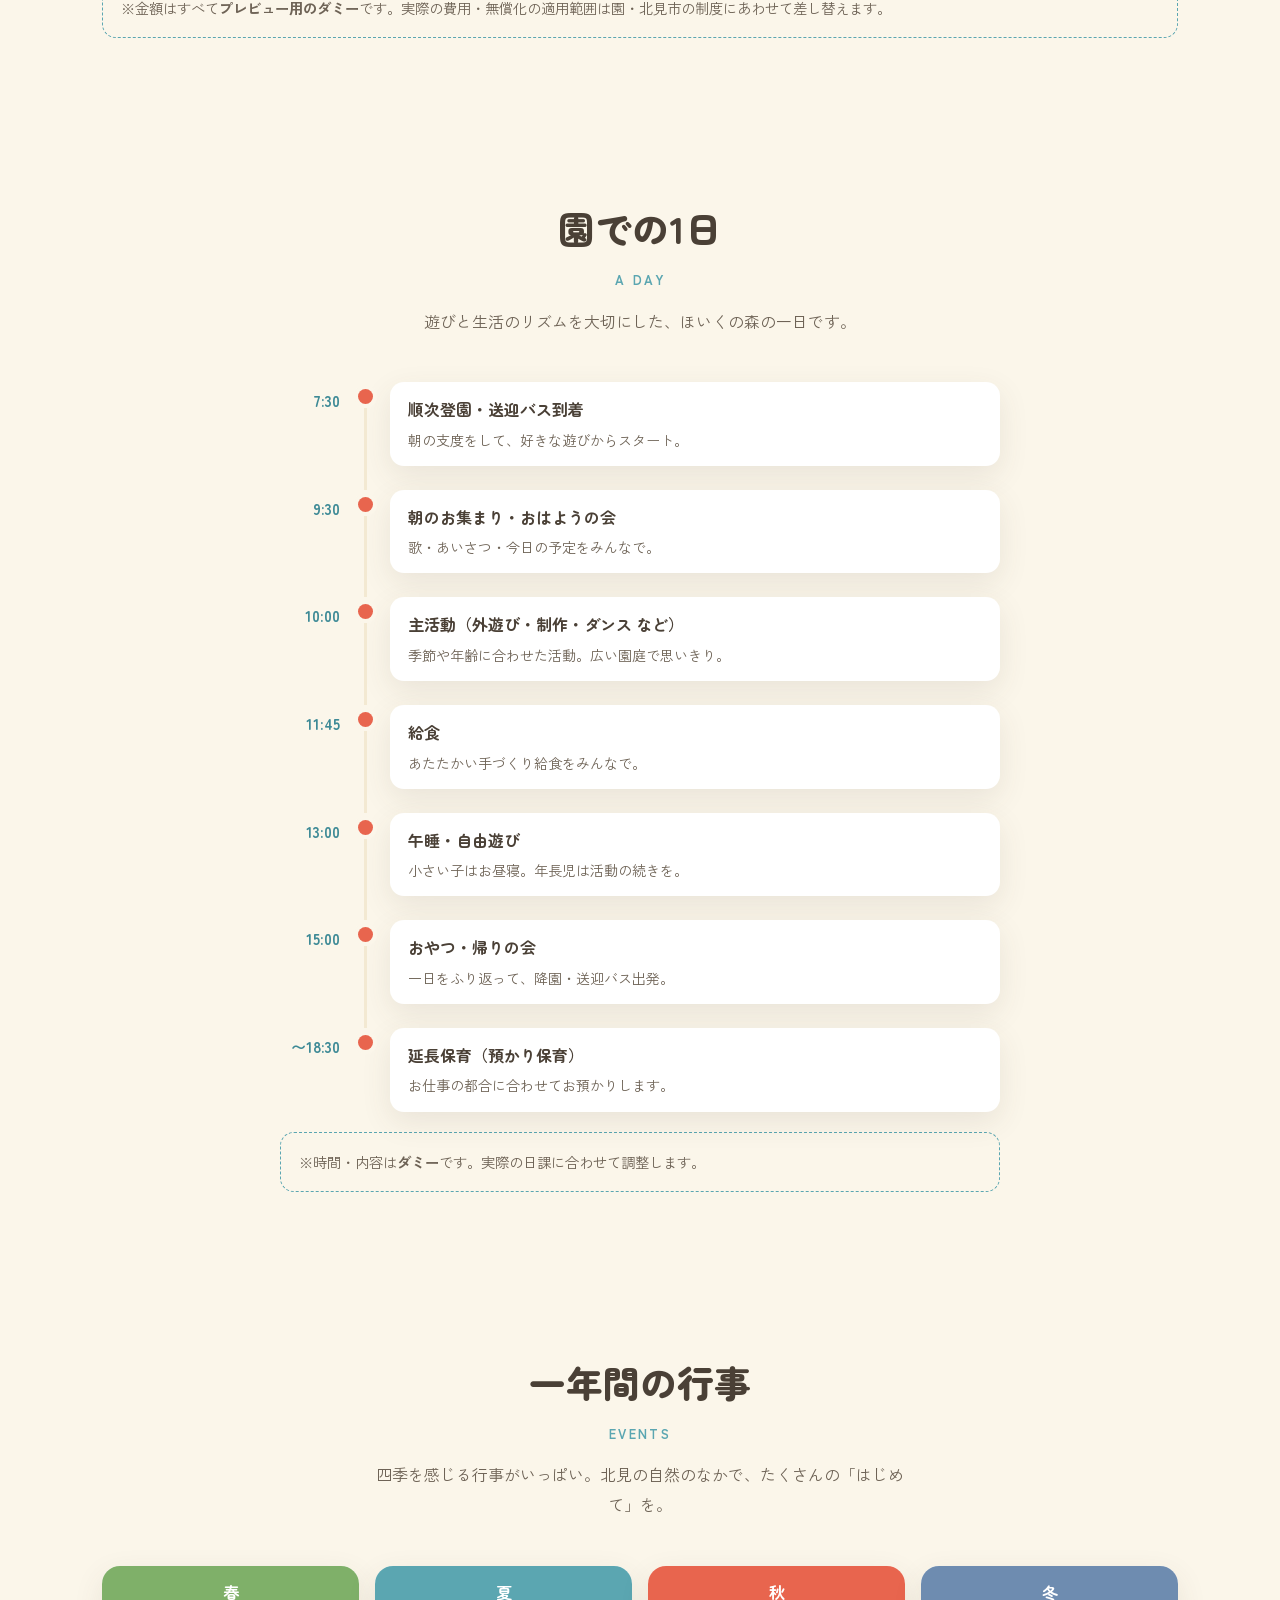
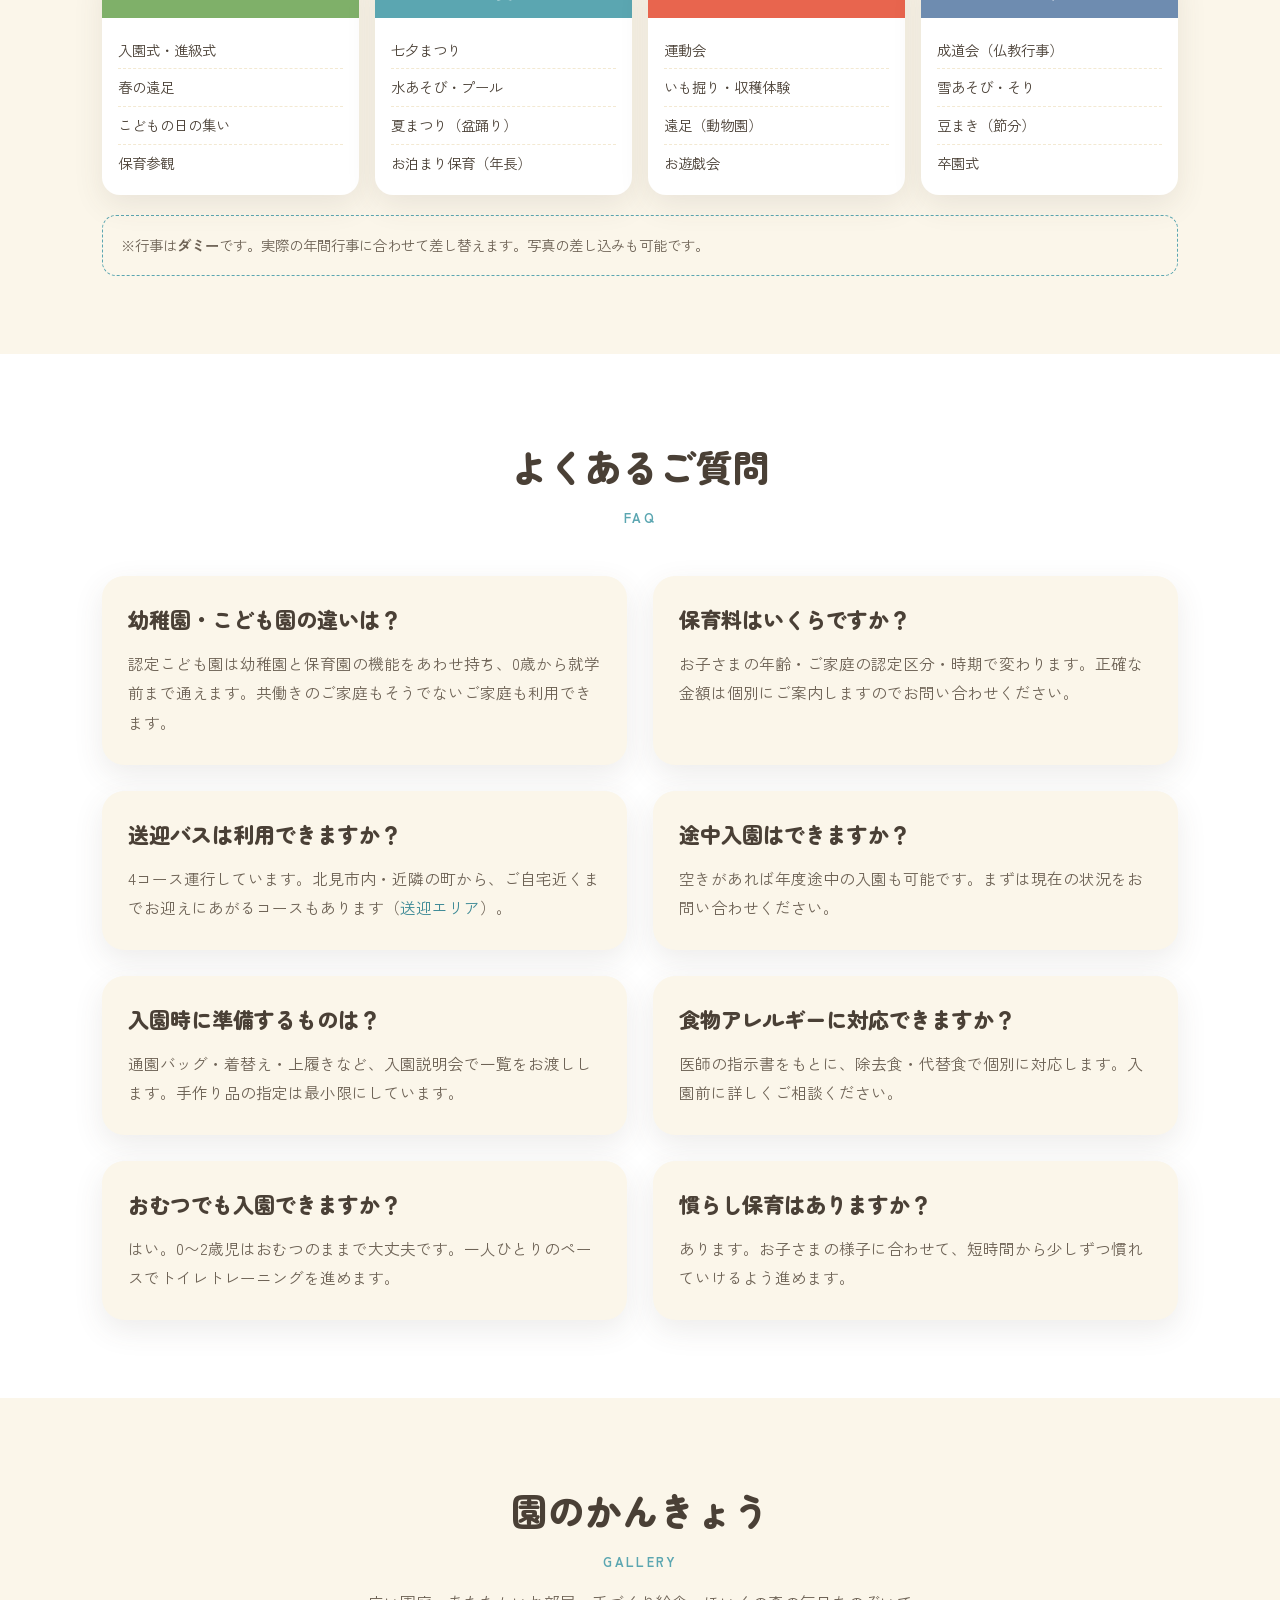
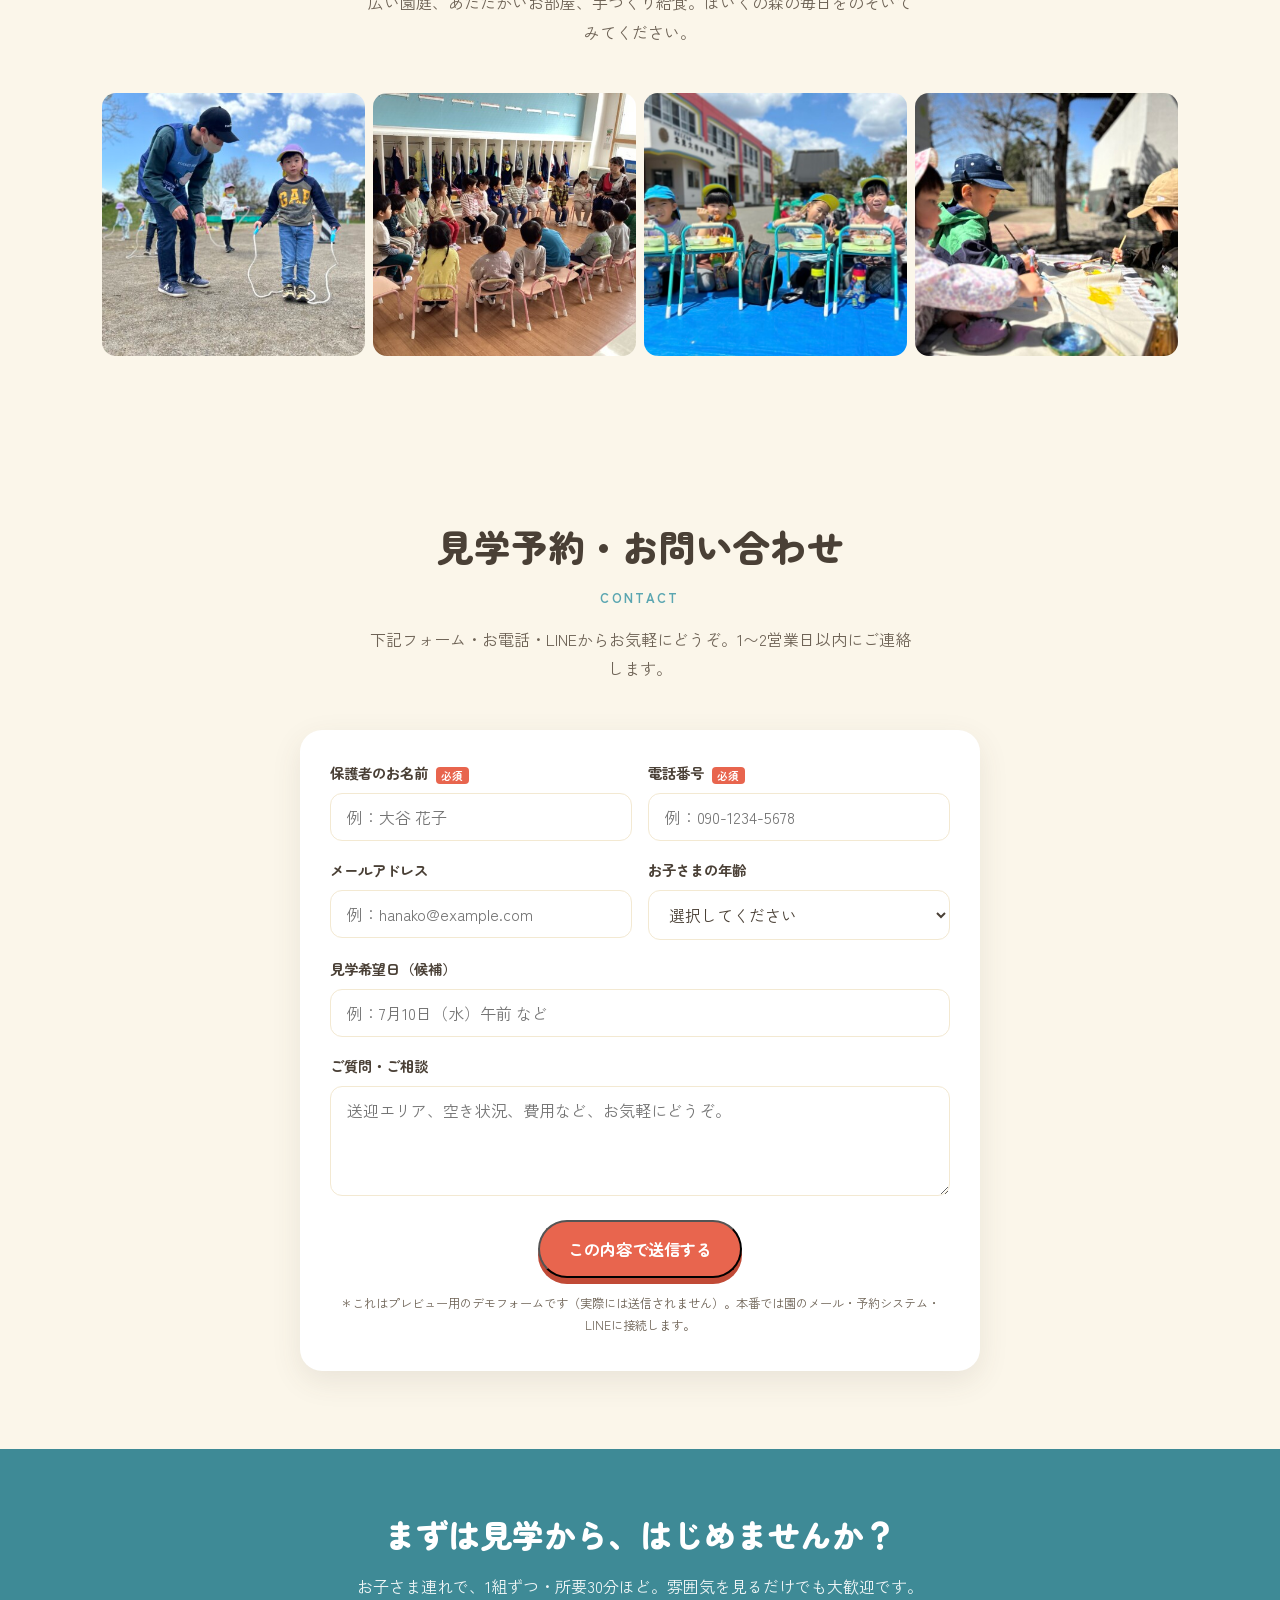
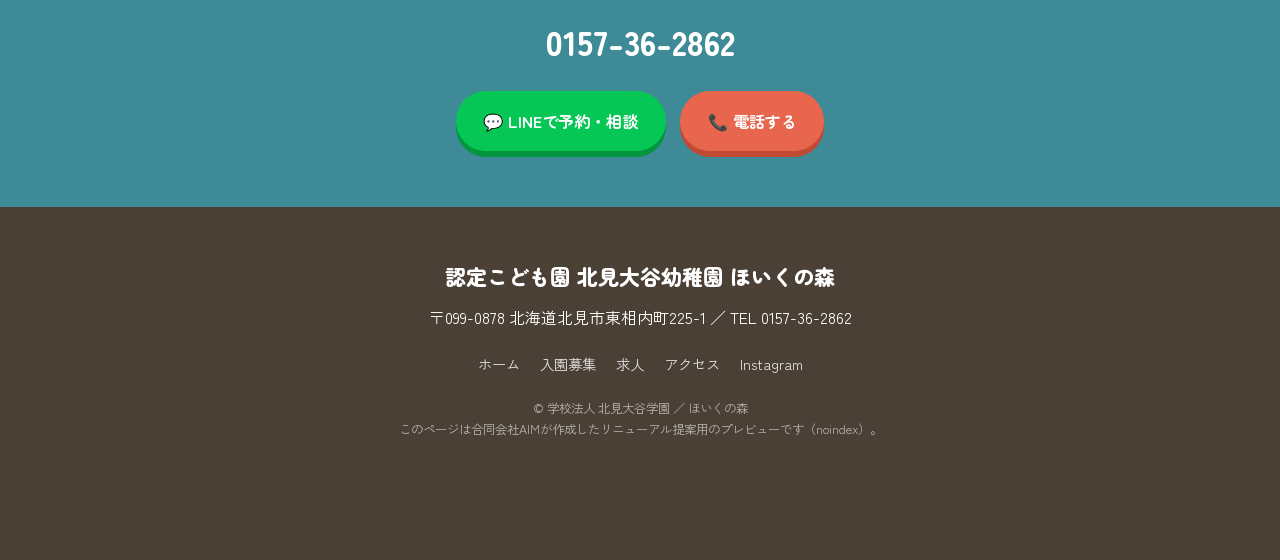
==== commit 5a0741eb: "fix: 雲マークを修正＋装飾絵文字をフラットSVGに統一(チャットロゴ=園ロゴ/理由/送迎/eyebrow/先生の声/送信完了)" ====
--- a/boshu.html
+++ b/boshu.html
@@ -45,7 +45,7 @@
   <div class="bg" style="background-image:url(assets/photos/img_0838.jpg)"></div>
   <div class="scrim"></div>
   <div class="wrap inner">
-    <span class="eyebrow">🌱 入園のご案内</span>
+    <span class="eyebrow">入園のご案内</span>
     <h1>園児募集</h1>
     <p>0歳から就学前まで。北見市内・近隣の町から、送迎バスで通えます。「うちの子に合うかな」を、まず見にきてください。</p>
   </div>
@@ -239,7 +239,7 @@
         <div class="submit"><button type="submit" class="btn btn-coral">この内容で送信する</button></div>
       </div>
       <div class="form-done" id="visitDone">
-        <div class="ic">🌳</div>
+        <div class="ic"><svg viewBox="0 0 24 24" fill="none" stroke-linecap="round" stroke-linejoin="round" aria-hidden="true"><circle cx="12" cy="12" r="11" fill="#eafaf0"/><path d="M7 12.5l3.2 3.2L17 8.8" stroke="#3E8A96" stroke-width="2.4"/></svg></div>
         <h3>送信ありがとうございます！</h3>
         <p>担当より1〜2営業日以内にご連絡します。お急ぎの場合は 0157-36-2862 までお電話ください。</p>
       </div>
--- a/assets/css/site.css
+++ b/assets/css/site.css
@@ -420,3 +420,19 @@
 .form-done .ic{font-size:2.6rem}
 .form-done h3{font-family:"Zen Maru Gothic";font-size:1.3rem;margin:8px 0}
 .form-note{text-align:center;font-size:.76rem;color:var(--ink-soft);margin-top:14px}
+
+/* chat avatar = brand mark (絵文字を廃止) */
+.chat-launch .ava,.chat-head .ava{padding:0;overflow:hidden}
+.chat-launch .ava svg,.chat-head .ava svg{width:100%;height:100%;display:block;border-radius:50%}
+
+/* inline heading icons (絵文字置換) */
+.reason h3 .ic{display:inline-flex;align-items:center}
+.reason h3 .ic svg{width:27px;height:27px}
+.area-card h3 .ic{display:inline-flex;vertical-align:-.2em;margin-right:.18em}
+.area-card h3 .ic svg{width:26px;height:26px}
+.eyebrow .ic{display:inline-flex;vertical-align:-.18em;margin-right:.3em}
+.eyebrow .ic svg{width:16px;height:16px}
+
+/* voice avatar & form-done icon = SVG */
+.voice .av svg{width:26px;height:26px}
+.form-done .ic svg{width:58px;height:58px;display:inline-block}
